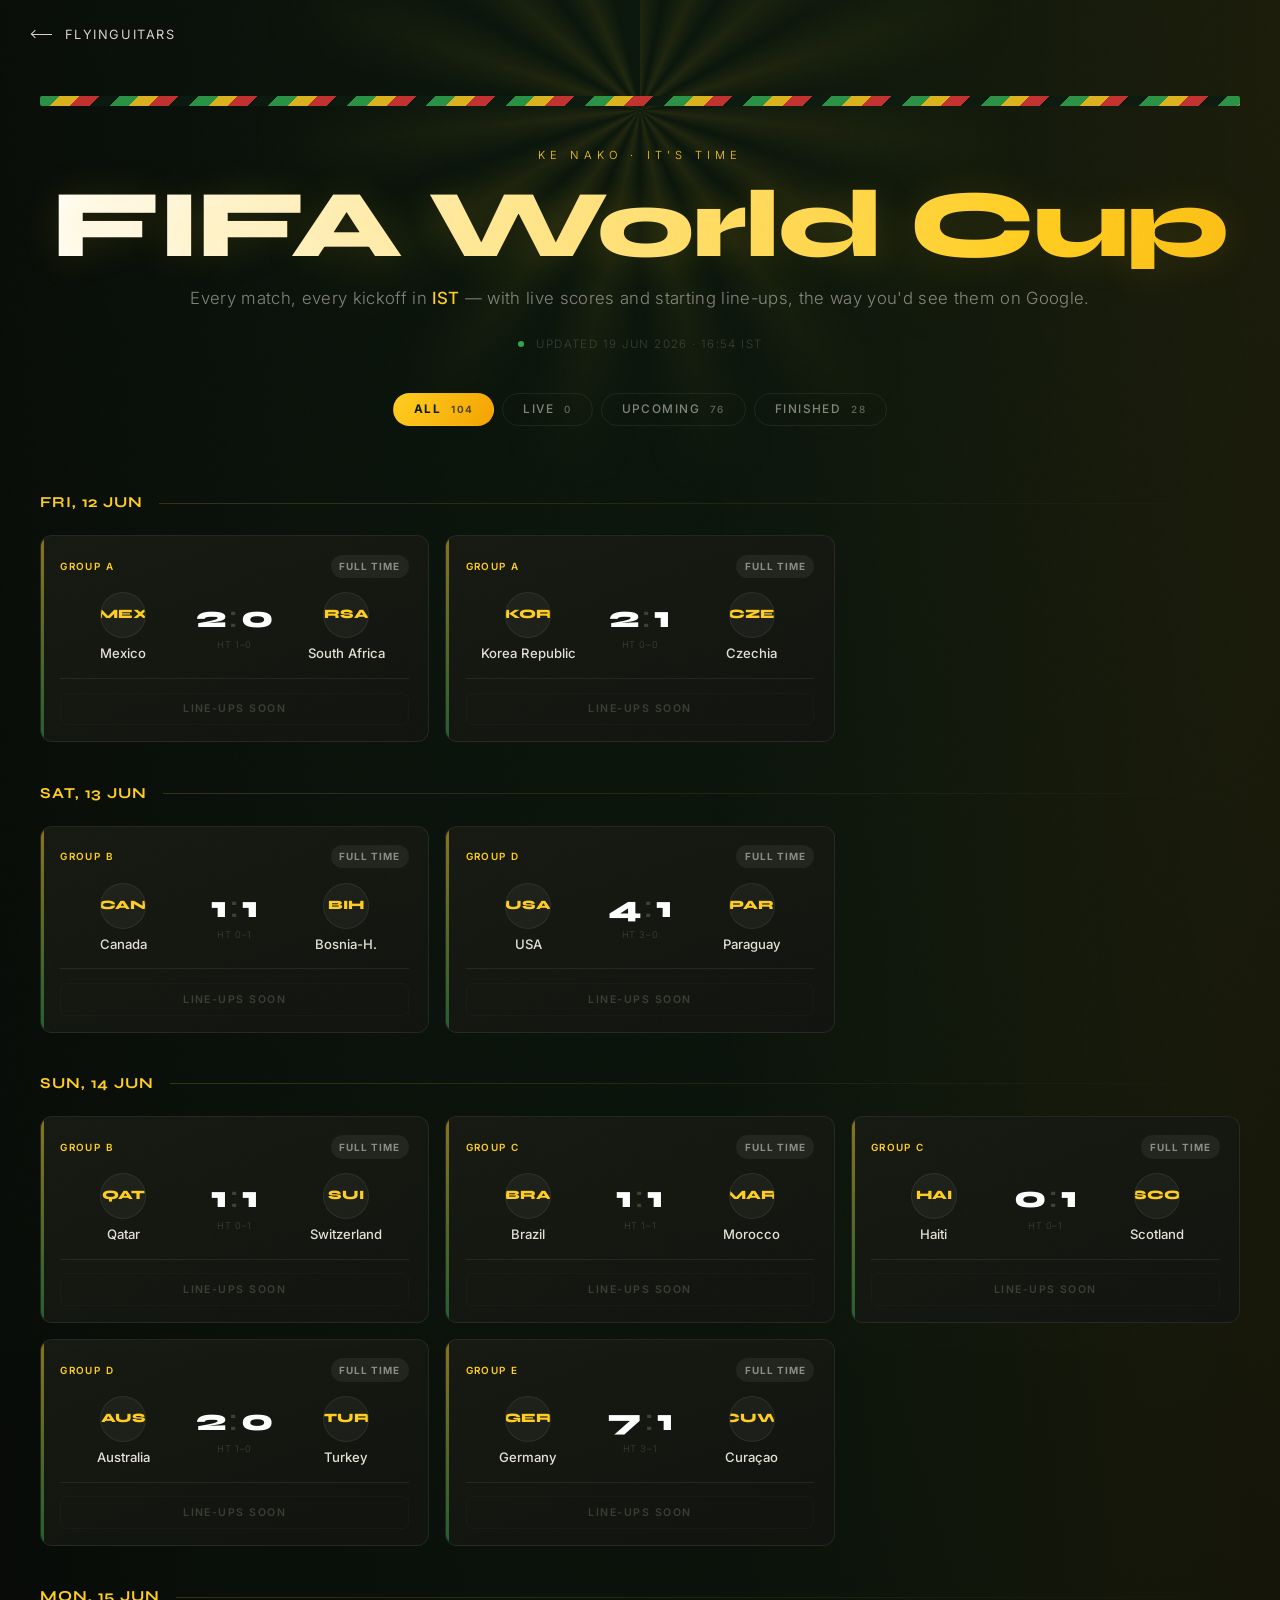
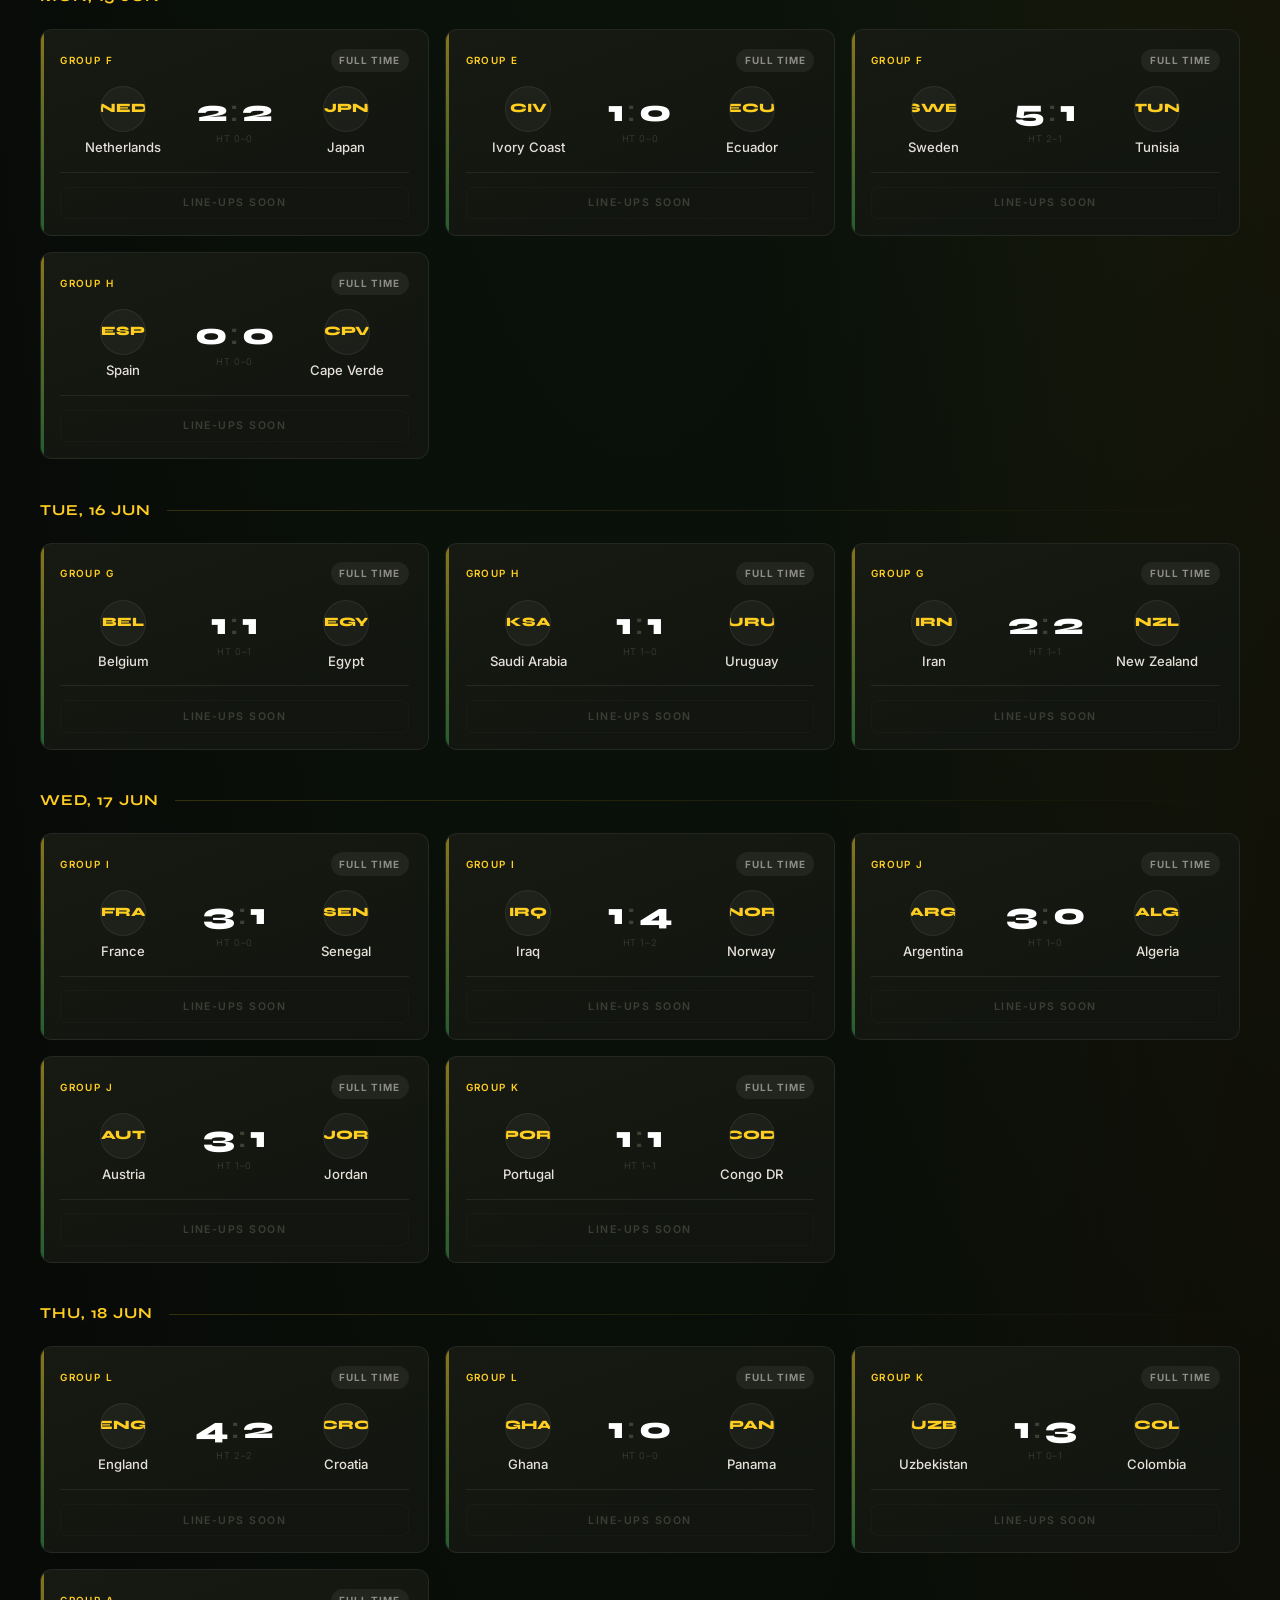
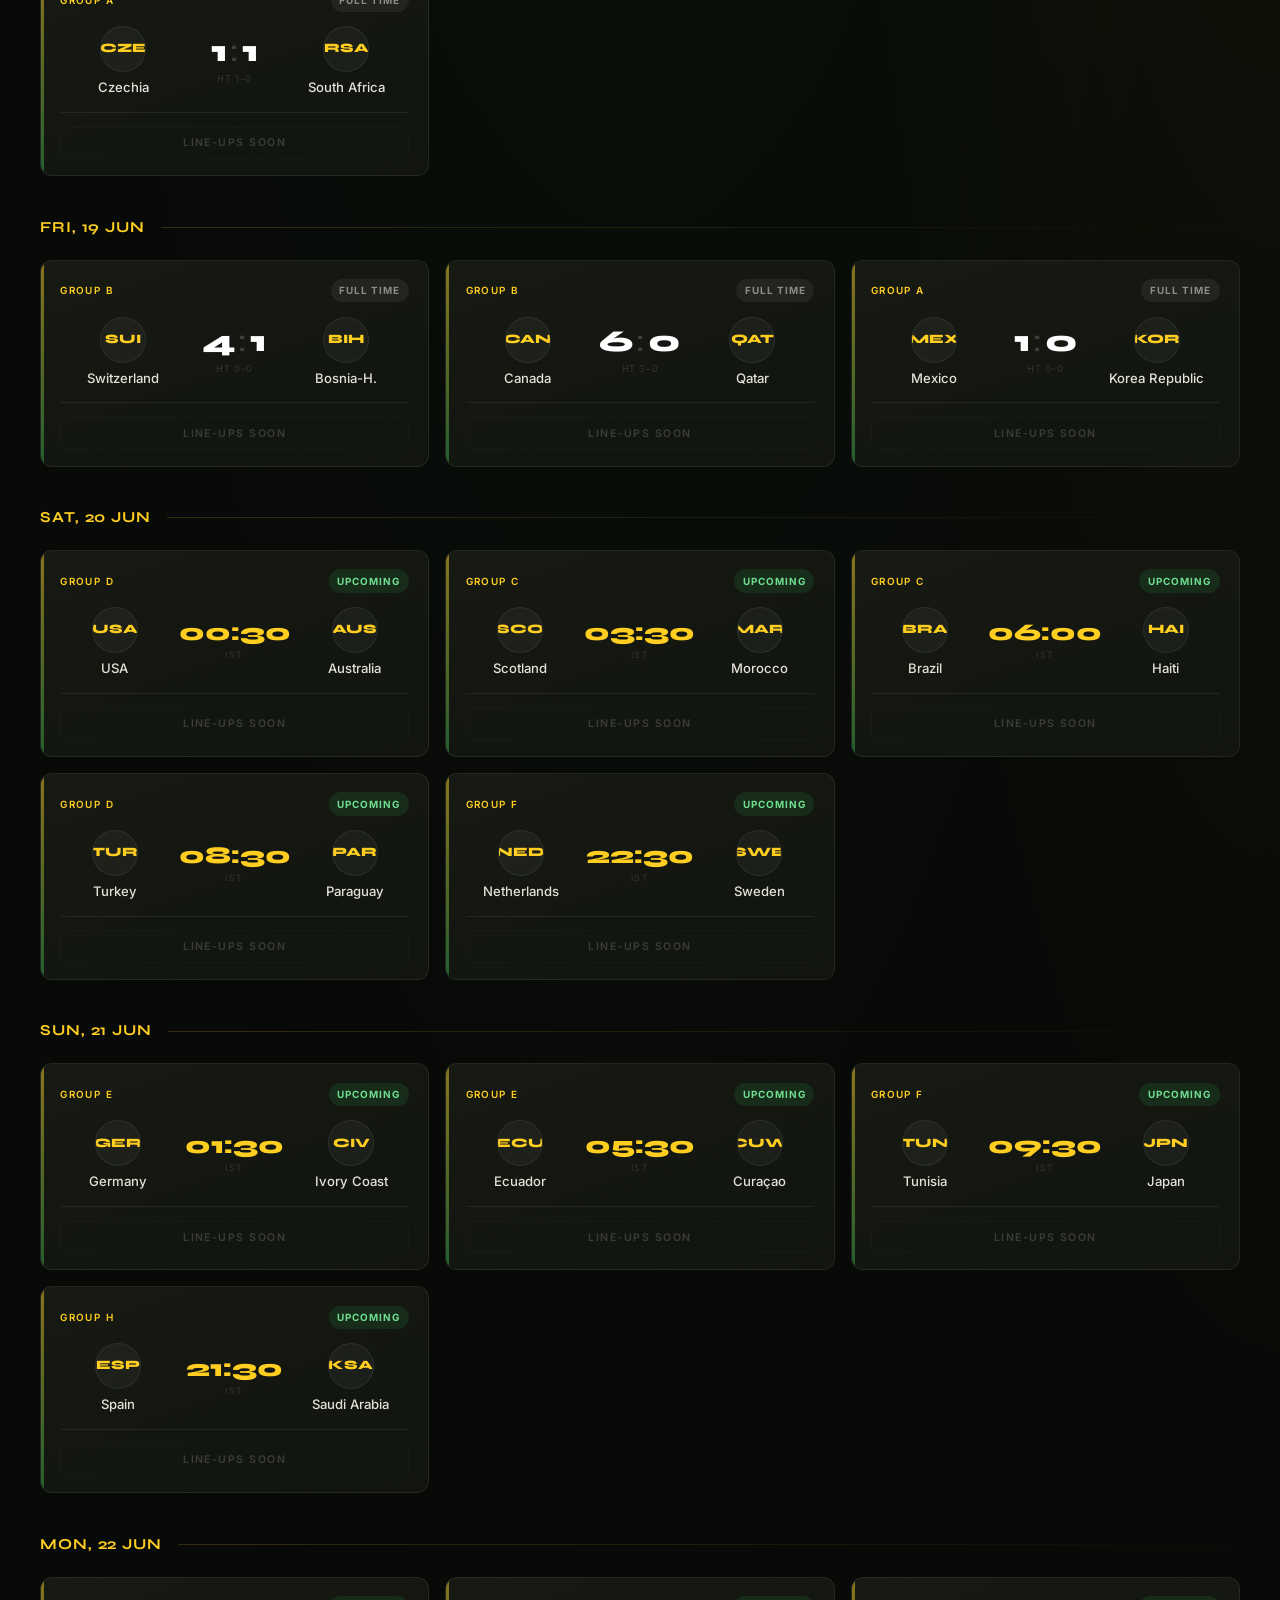
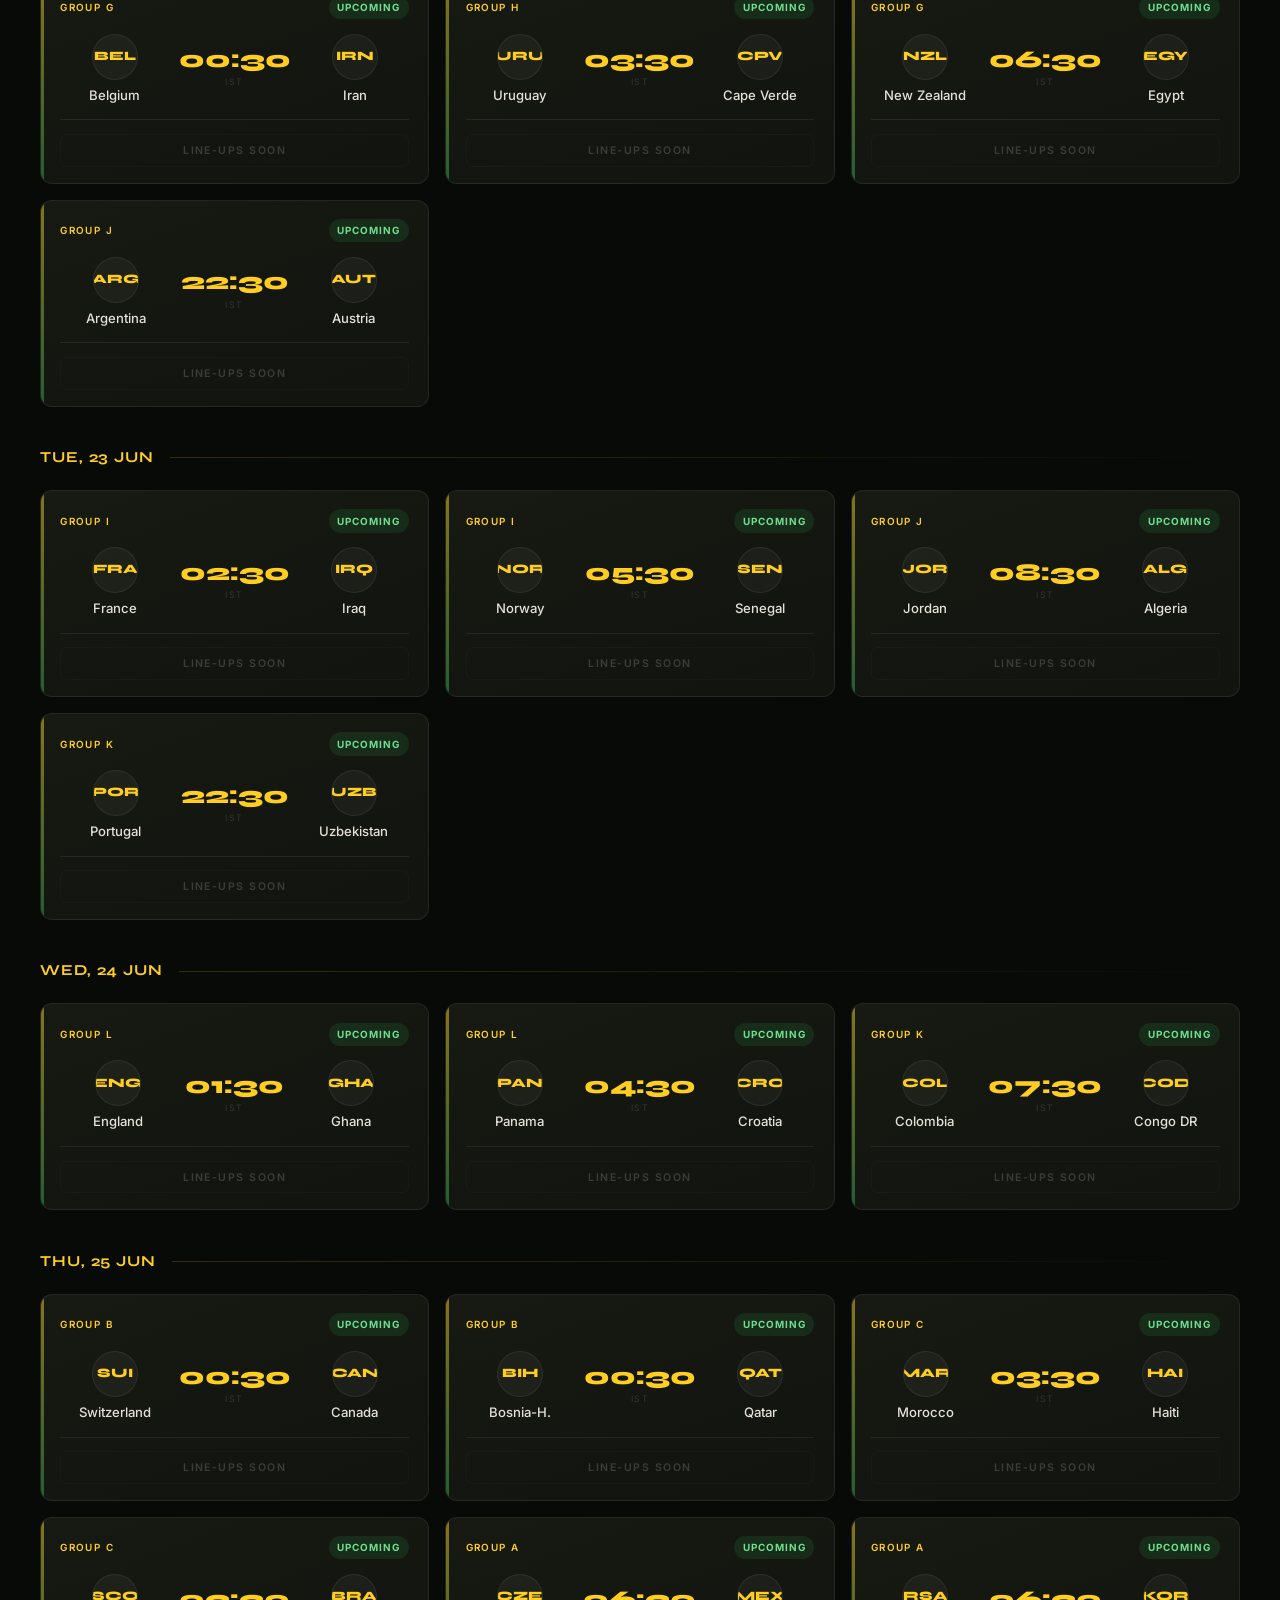
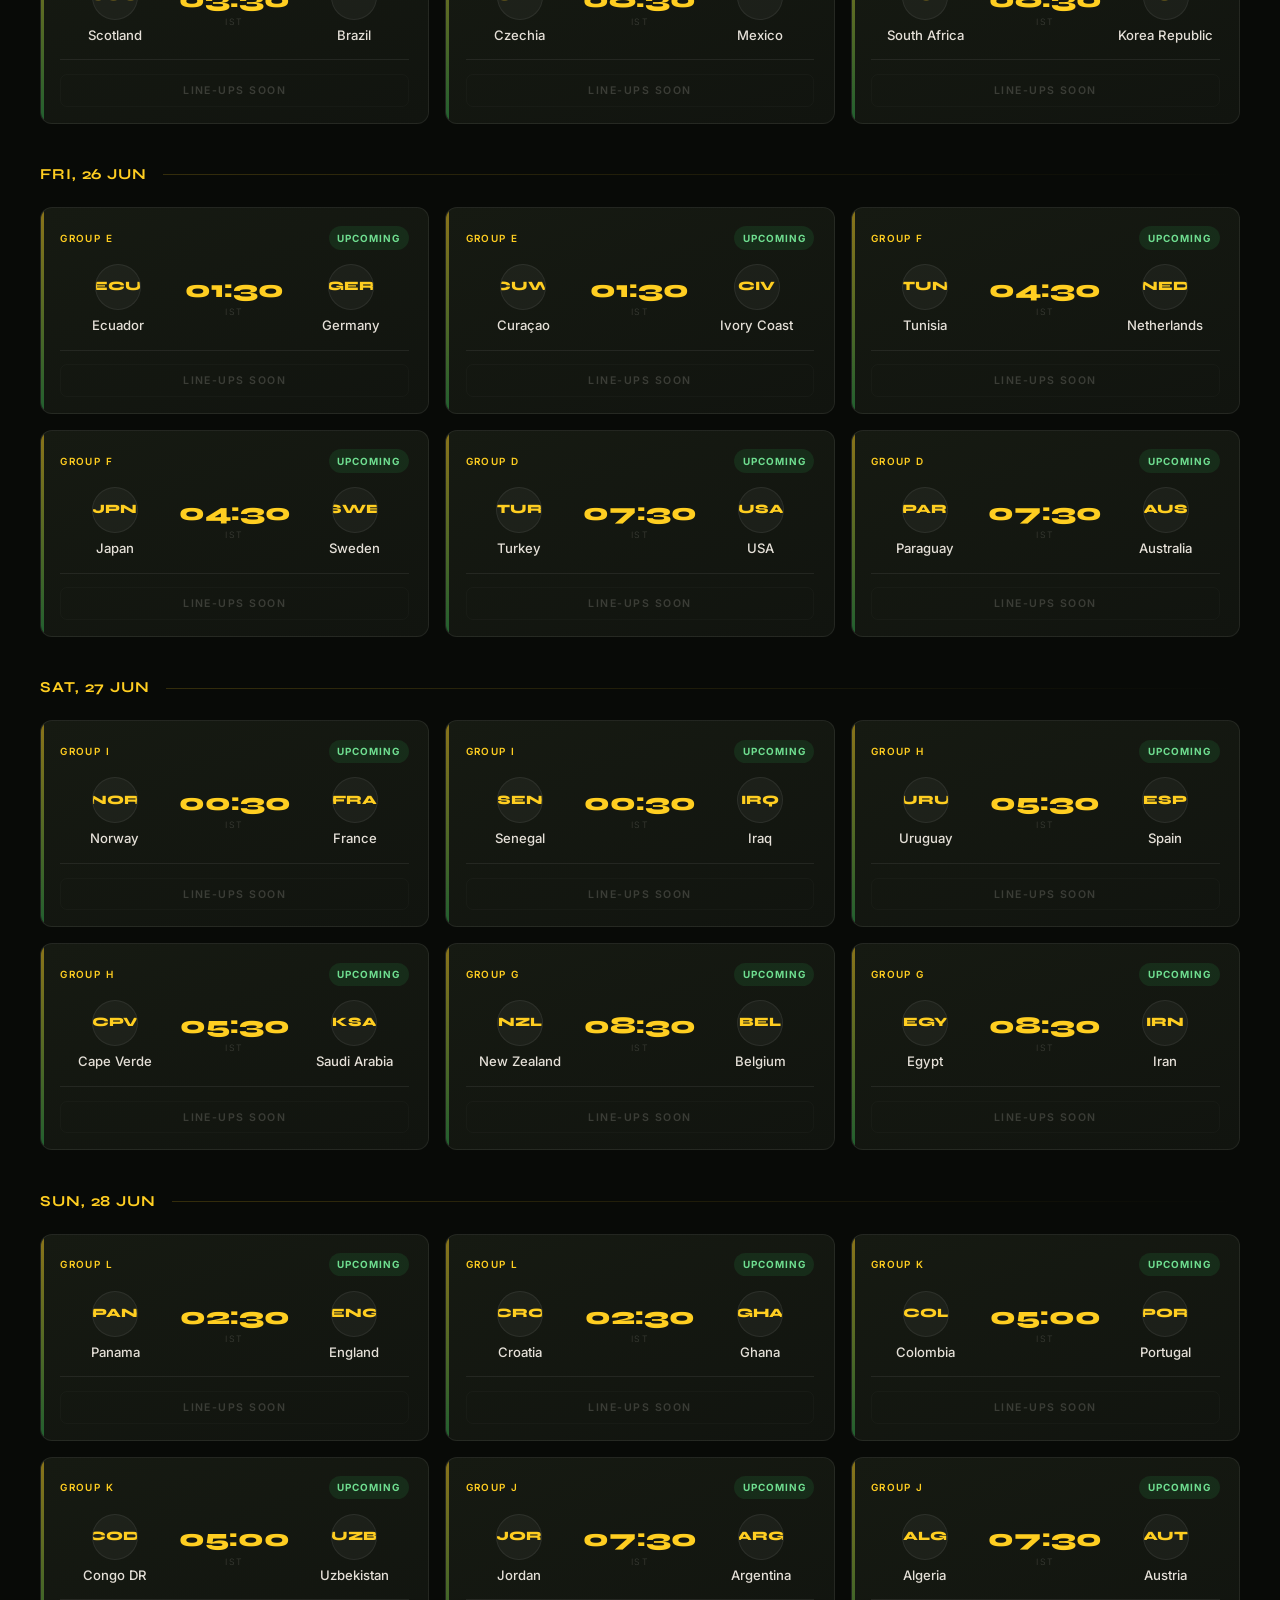
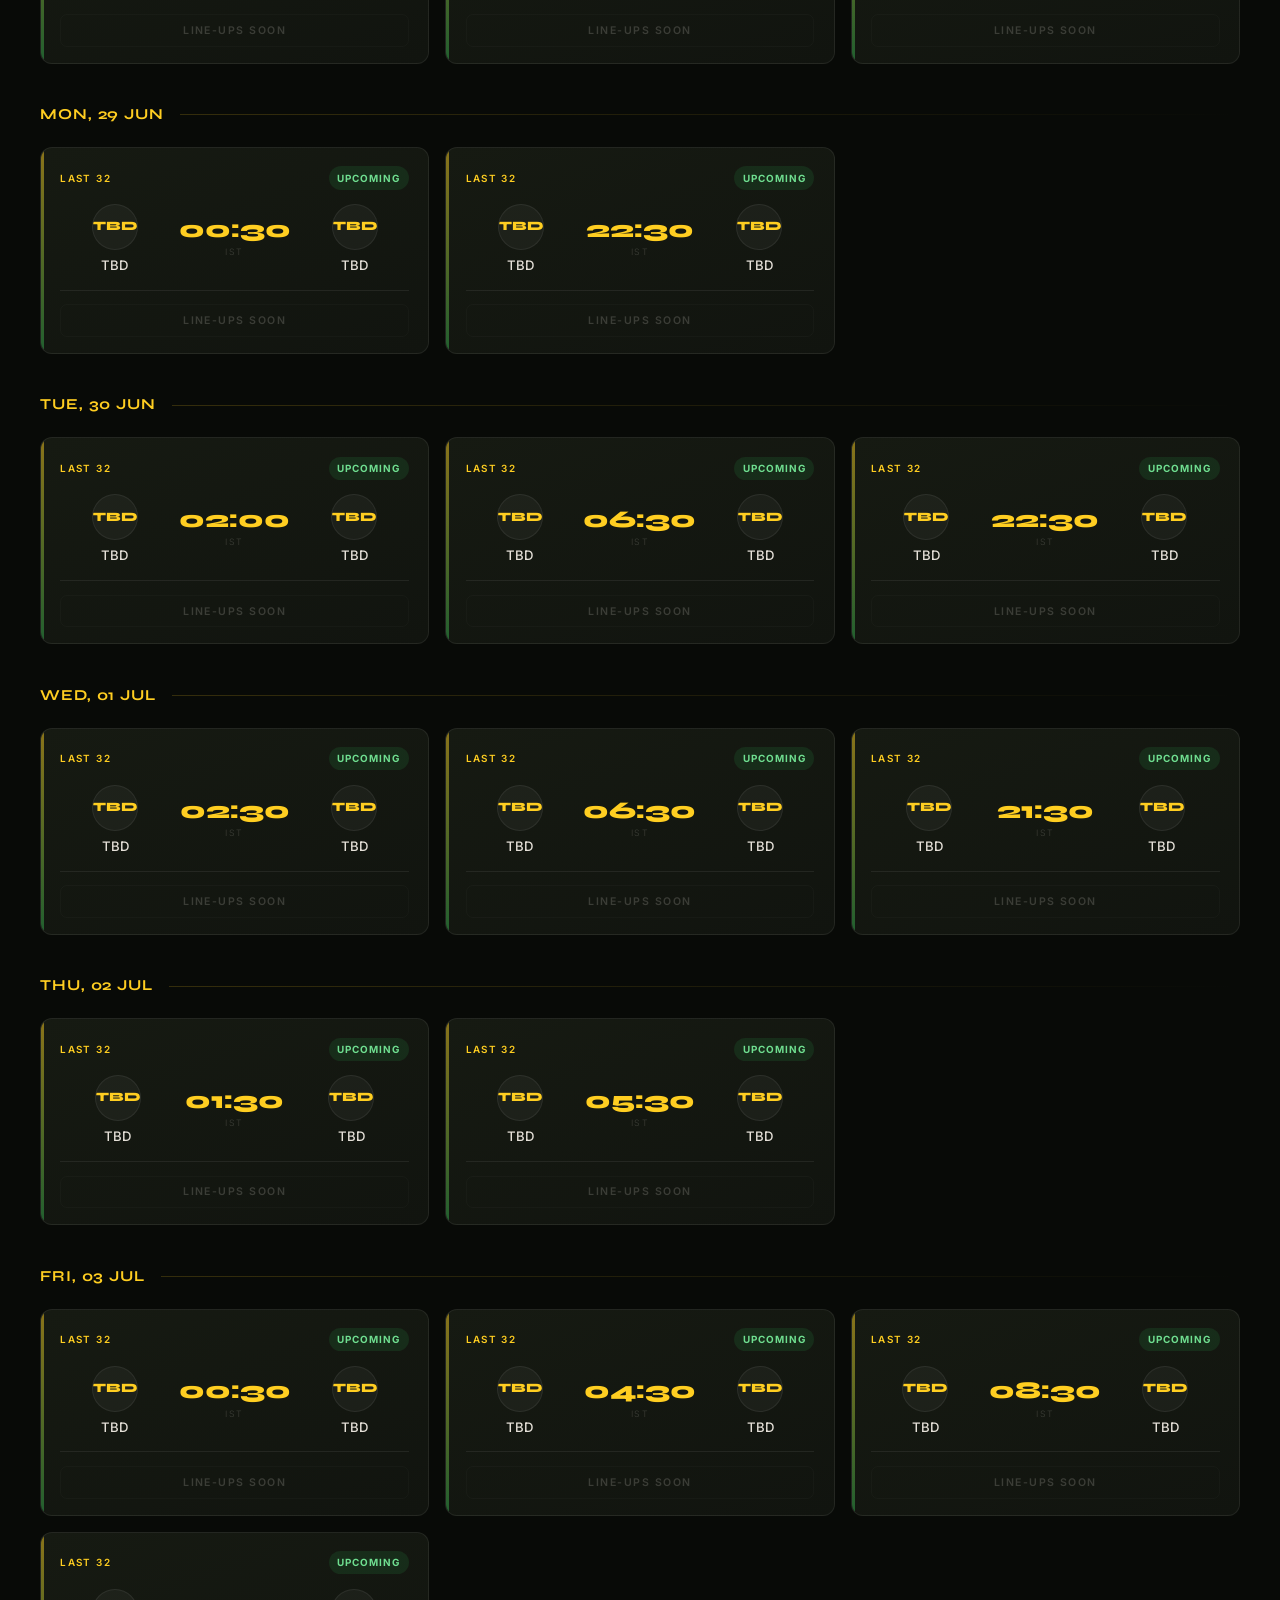
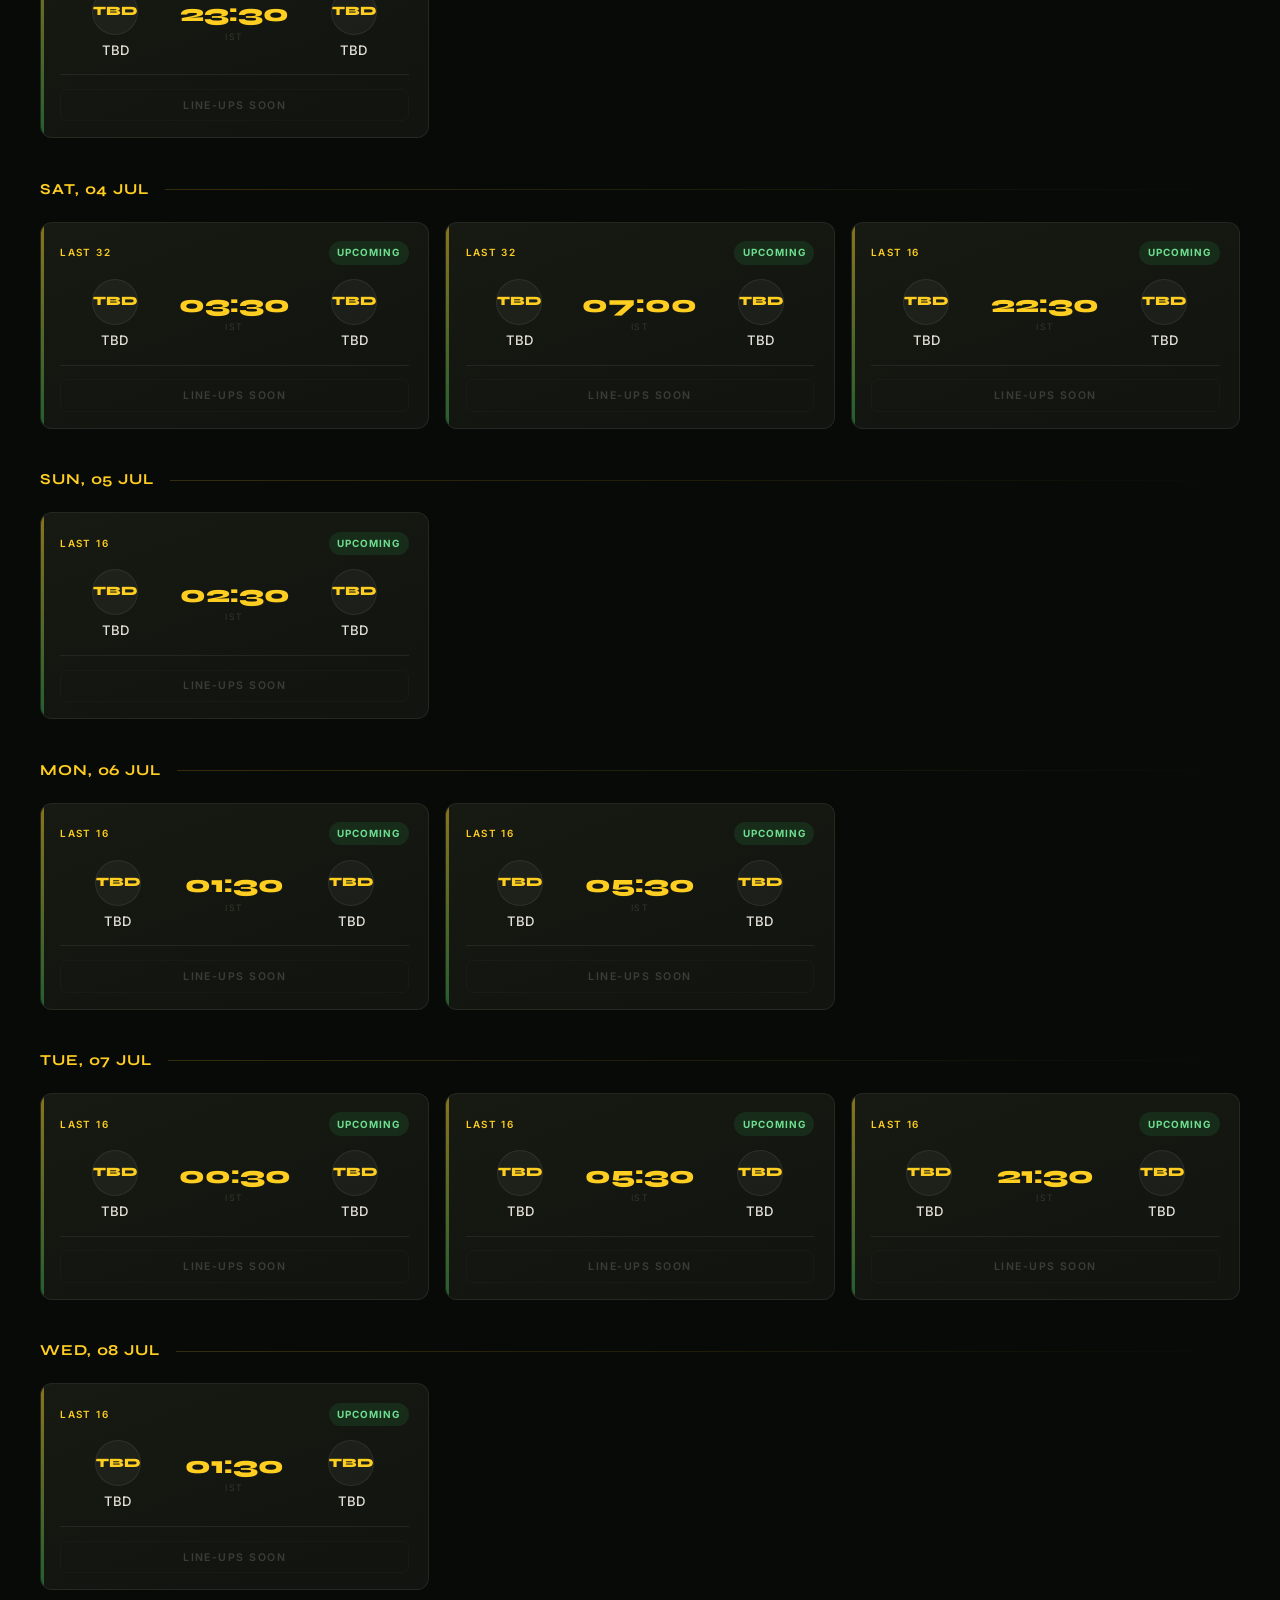
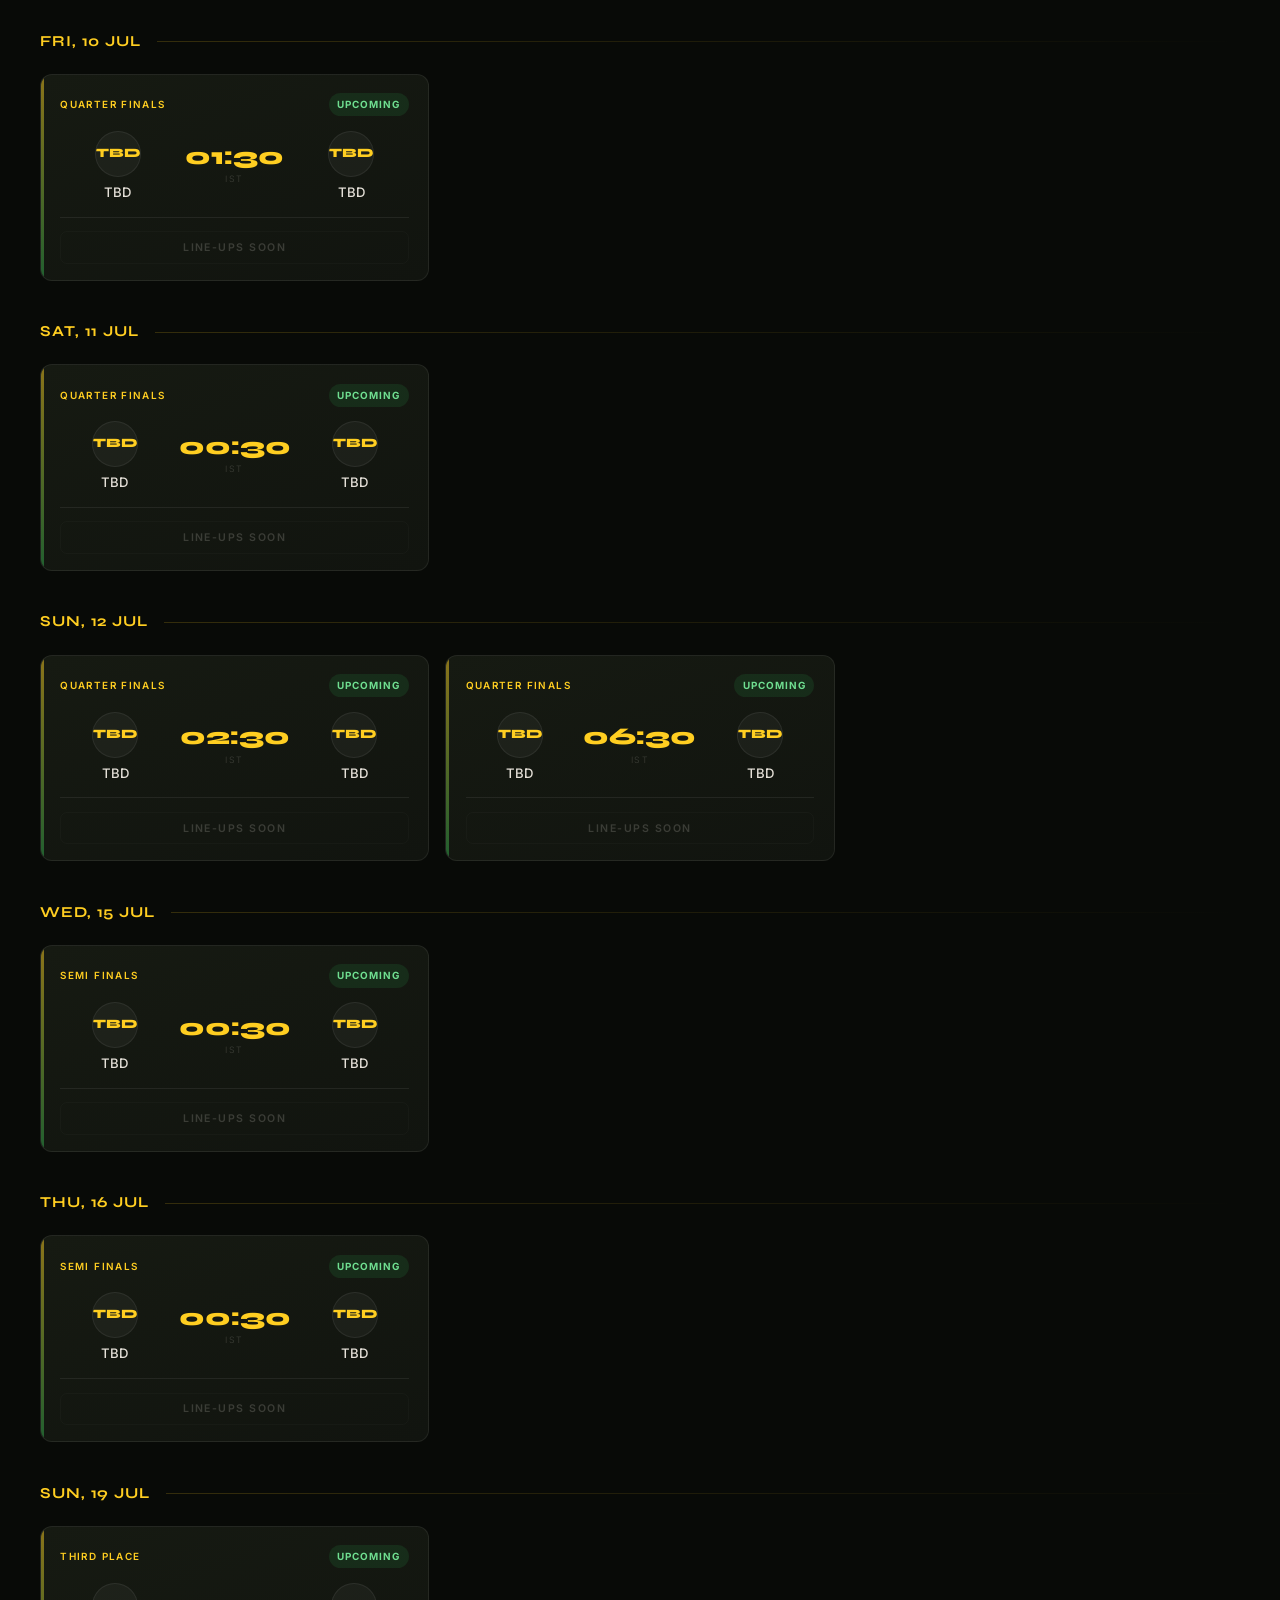
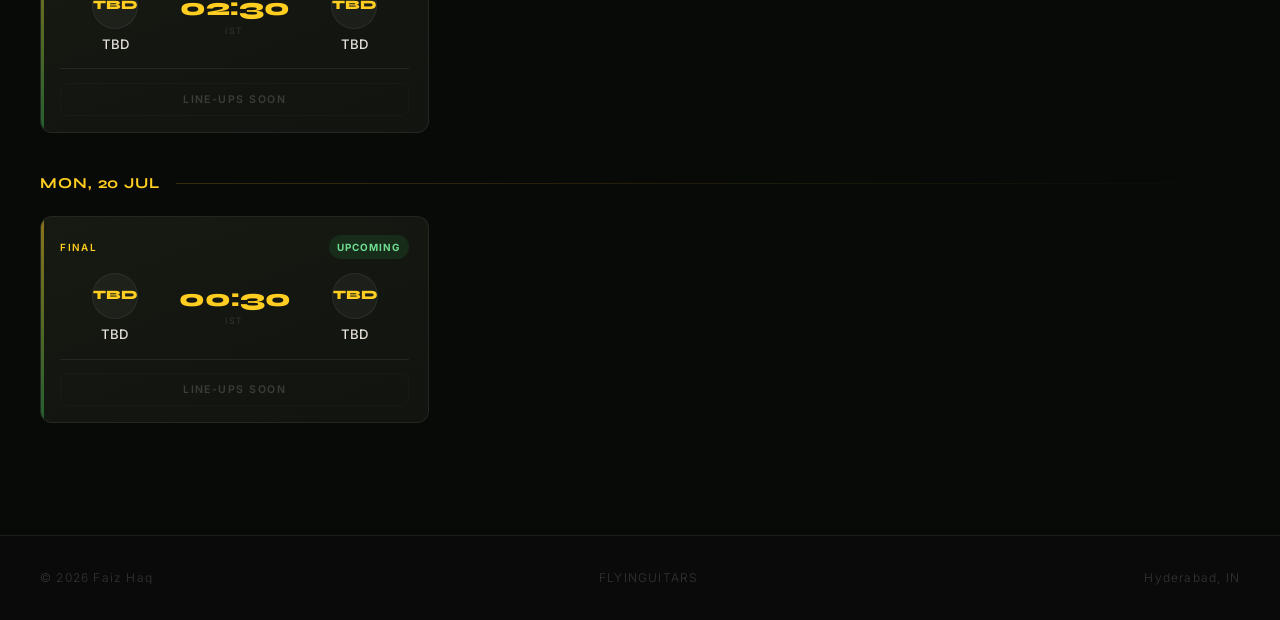
==== worldcup.html @ 2ebfb4d2 "Move FIFA World Cup to its own page; home shows a clickable poster - New worldcup.html hosts the ful" ====
<!DOCTYPE html>
<html lang="en">
<head>
    <meta charset="UTF-8">
    <meta name="viewport" content="width=device-width, initial-scale=1.0">
    <title>FIFA World Cup — Live Scores, Fixtures (IST) &amp; Line-ups — flyinguitars</title>
    <meta name="description" content="Every FIFA World Cup match in IST with live scores and starting line-ups — a flyinguitars tribute to South Africa 2010.">
    <meta name="theme-color" content="#080a07">
    <meta property="og:title" content="FIFA World Cup — Live Scores &amp; Fixtures in IST">
    <meta property="og:description" content="Every World Cup match in IST with live scores and line-ups.">
    <meta property="og:type" content="website">
    <link rel="preconnect" href="https://fonts.googleapis.com">
    <link rel="preconnect" href="https://fonts.gstatic.com" crossorigin>
    <link href="https://fonts.googleapis.com/css2?family=Syne:wght@600;700;800&family=Inter:ital,wght@0,300;0,400;0,500;1,300;1,400&display=swap" rel="stylesheet">
    <link rel="stylesheet" href="style.css">
    <link rel="stylesheet" href="wc.css">
    <style>
        .back-link {
            position: fixed;
            top: 1.5rem; left: 2rem; z-index: 200;
            font-size: 0.8rem; font-weight: 400;
            letter-spacing: 0.12em; text-transform: uppercase;
            color: var(--text); text-decoration: none;
            display: flex; align-items: center; gap: 0.8rem;
            transition: color 0.3s, gap 0.35s var(--ease);
            mix-blend-mode: difference;
        }
        .back-link:hover { gap: 1.2rem; }
        .back-arrow {
            display: inline-block; width: 20px; height: 1px;
            background: currentColor; position: relative;
            transition: width 0.35s var(--ease);
        }
        .back-link:hover .back-arrow { width: 28px; }
        .back-arrow::before {
            content: ''; position: absolute; left: 0; top: -3px;
            width: 6px; height: 6px;
            border-bottom: 1px solid currentColor;
            border-left: 1px solid currentColor;
            transform: rotate(45deg);
        }
        /* this page IS the section, so give it top room for the back link */
        .wc.wc-page { padding-top: 6rem; min-height: 100vh; }
    </style>
</head>
<body>
    <div class="grain"></div>

    <a href="index.html" class="back-link">
        <span class="back-arrow"></span>
        flyinguitars
    </a>

    <section class="wc wc-page" id="worldcup">
        <div class="wc-inner">
            <div class="wc-ribbon"></div>
            <div class="wc-head">
                <div class="wc-kicker">Ke Nako · It's Time</div>
                <h1 class="wc-title">FIFA World Cup</h1>
                <p class="wc-sub">
                    Every match, every kickoff in <strong>IST</strong> — with live scores
                    and starting line-ups, the way you'd see them on Google.
                </p>
            </div>
            <div class="wc-meta">
                <span class="wc-dot" id="wcStatusDot"></span>
                <span id="wcUpdated">syncing…</span>
            </div>

            <div class="wc-tabs" id="wcTabs">
                <button class="wc-tab active" data-filter="all">All</button>
                <button class="wc-tab" data-filter="live">Live</button>
                <button class="wc-tab" data-filter="upcoming">Upcoming</button>
                <button class="wc-tab" data-filter="finished">Finished</button>
            </div>

            <div class="wc-grid" id="wcGrid">
                <div class="wc-loading">Loading World Cup fixtures…</div>
            </div>
        </div>
    </section>

    <div class="wc-modal" id="wcModal" aria-hidden="true">
        <div class="wc-modal-box">
            <button class="wc-modal-close" id="wcModalClose" aria-label="Close">&times;</button>
            <div id="wcModalContent"></div>
        </div>
    </div>

    <footer class="footer">
        <span>&copy; 2026 Faiz Haq</span>
        <span class="footer-logo">flyinguitars</span>
        <span>Hyderabad, IN</span>
    </footer>

    <script src="wc.js"></script>
</body>
</html>
---- style.css ----
:root {
    --bg: #0a0a0a;
    --surface: #111;
    --surface-2: #1a1a1a;
    --accent: #c8956d;
    --accent-light: #d4a882;
    --accent-dim: rgba(200,149,109,0.25);
    --accent-glow: rgba(200,149,109,0.06);
    --border: rgba(255,255,255,0.08);
    --border-accent: rgba(200,149,109,0.2);
    --text: #e5e0d8;
    --text-muted: rgba(229,224,216,0.55);
    --text-dim: rgba(229,224,216,0.2);
    --font-display: 'Syne', sans-serif;
    --font-body: 'Inter', sans-serif;
    --ease: cubic-bezier(0.16, 1, 0.3, 1);
    --max-w: 1200px;
    --max-w-narrow: 860px;
}

*, *::before, *::after { margin: 0; padding: 0; box-sizing: border-box; }
::selection { background: var(--accent); color: var(--bg); }

html {
    scroll-behavior: smooth;
    scrollbar-width: thin;
    scrollbar-color: var(--accent-dim) transparent;
}
html::-webkit-scrollbar { width: 4px; }
html::-webkit-scrollbar-track { background: transparent; }
html::-webkit-scrollbar-thumb { background: var(--accent-dim); border-radius: 2px; }

body {
    background: var(--bg);
    color: var(--text);
    font-family: var(--font-body);
    font-weight: 300;
    font-size: 1rem;
    line-height: 1.7;
    overflow-x: hidden;
    -webkit-font-smoothing: antialiased;
    -moz-osx-font-smoothing: grayscale;
    opacity: 0;
    animation: bodyIn 0.8s ease 0.15s forwards;
}

@keyframes bodyIn { to { opacity: 1; } }

img { display: block; max-width: 100%; }
a { color: inherit; }

.grain {
    position: fixed;
    inset: -50%;
    z-index: 9000;
    pointer-events: none;
    opacity: 0.018;
    background-image: url("data:image/svg+xml,%3Csvg viewBox='0 0 512 512' xmlns='http://www.w3.org/2000/svg'%3E%3Cfilter id='n'%3E%3CfeTurbulence type='fractalNoise' baseFrequency='0.75' numOctaves='4' stitchTiles='stitch'/%3E%3C/filter%3E%3Crect width='100%25' height='100%25' filter='url(%23n)'/%3E%3C/svg%3E");
    background-repeat: repeat;
    background-size: 256px;
    animation: grainShift 0.5s steps(1) infinite;
}
@keyframes grainShift {
    0%  { transform: translate(0, 0); }
    25% { transform: translate(-5%, -5%); }
    50% { transform: translate(5%, 0); }
    75% { transform: translate(-3%, 5%); }
}

/* ——— NAV ——— */
.nav {
    position: fixed;
    top: 0; left: 0; right: 0;
    z-index: 100;
    padding: 1.6rem 2.5rem;
    display: flex;
    justify-content: space-between;
    align-items: center;
    transition: padding 0.5s var(--ease), background 0.5s;
}
.nav::before {
    content: '';
    position: absolute;
    inset: 0;
    background: rgba(10,10,10,0.88);
    backdrop-filter: blur(20px);
    -webkit-backdrop-filter: blur(20px);
    border-bottom: 1px solid var(--border);
    opacity: 0;
    transition: opacity 0.5s;
}
.nav.scrolled::before { opacity: 1; }
.nav.scrolled { padding: 1rem 2.5rem; }

.nav-logo {
    position: relative; z-index: 2;
    font-family: var(--font-display);
    font-weight: 700;
    font-size: 0.85rem;
    letter-spacing: 0.18em;
    text-transform: uppercase;
    text-decoration: none;
    color: var(--text);
    transition: color 0.3s;
}
.nav-logo:hover { color: var(--accent); }

.nav-links {
    position: relative; z-index: 2;
    display: flex;
    gap: 2.2rem;
    list-style: none;
}
.nav-links a {
    font-family: var(--font-body);
    font-size: 0.8rem;
    font-weight: 400;
    letter-spacing: 0.12em;
    text-transform: uppercase;
    color: var(--text-muted);
    text-decoration: none;
    position: relative;
    transition: color 0.3s;
}
.nav-links a::after {
    content: '';
    position: absolute;
    bottom: -4px; left: 0;
    width: 0; height: 1px;
    background: var(--accent);
    transition: width 0.4s var(--ease);
}
.nav-links a:hover { color: var(--text); }
.nav-links a:hover::after { width: 100%; }

.nav-toggle {
    display: none;
    position: relative; z-index: 102;
    background: none; border: none; cursor: pointer;
    width: 28px; height: 20px;
    flex-direction: column; justify-content: space-between;
}
.nav-toggle span {
    display: block; width: 100%; height: 1px;
    background: var(--text); transition: all 0.35s var(--ease);
    transform-origin: center;
}
.nav-toggle.active span:nth-child(1) { transform: translateY(9.5px) rotate(45deg); }
.nav-toggle.active span:nth-child(2) { opacity: 0; }
.nav-toggle.active span:nth-child(3) { transform: translateY(-9.5px) rotate(-45deg); }

.nav-overlay {
    display: none;
    position: fixed; inset: 0; z-index: 101;
    background: var(--bg);
    flex-direction: column;
    align-items: center; justify-content: center;
    gap: 2.5rem;
    opacity: 0;
    transition: opacity 0.4s var(--ease);
}
.nav-overlay.open { display: flex; opacity: 1; }
.nav-overlay a {
    font-family: var(--font-display);
    font-size: clamp(1.6rem, 5vw, 2.4rem);
    font-weight: 700;
    letter-spacing: 0.06em;
    text-decoration: none;
    color: var(--text-muted);
    transition: color 0.3s;
}
.nav-overlay a:hover { color: var(--accent); }

/* ——— SECTION SHARED ——— */
.section-inner { max-width: var(--max-w); margin: 0 auto; }
.section-narrow { max-width: var(--max-w-narrow); margin: 0 auto; }

.section-tag {
    font-family: var(--font-body);
    font-size: 0.7rem;
    font-weight: 400;
    letter-spacing: 0.4em;
    text-transform: uppercase;
    color: var(--accent);
    margin-bottom: 2rem;
    display: flex;
    align-items: center;
    gap: 1.2rem;
}
.section-tag::before {
    content: '';
    width: 32px; height: 1px;
    background: var(--accent-dim);
}

.section-heading {
    font-family: var(--font-display);
    font-weight: 700;
    font-size: clamp(1.8rem, 4.5vw, 3.2rem);
    letter-spacing: -0.01em;
    line-height: 1.15;
    margin-bottom: 2rem;
}

/* ——— FOOTER ——— */
.footer {
    border-top: 1px solid var(--border);
    padding: 2rem 2.5rem;
    display: flex;
    justify-content: space-between;
    align-items: center;
}
.footer span {
    font-family: var(--font-body);
    font-size: 0.75rem;
    color: var(--text-dim);
    letter-spacing: 0.1em;
}
.footer-logo {
    font-family: var(--font-display);
    font-size: 0.6rem;
    letter-spacing: 0.25em;
    text-transform: uppercase;
    color: var(--text-dim);
}

/* ——— REVEAL ——— */
.reveal {
    opacity: 0;
    transform: translateY(28px);
    transition: opacity 0.85s var(--ease), transform 0.85s var(--ease);
}
.reveal.visible { opacity: 1; transform: translateY(0); }
.reveal-d1 { transition-delay: 0.08s; }
.reveal-d2 { transition-delay: 0.16s; }
.reveal-d3 { transition-delay: 0.24s; }
.reveal-d4 { transition-delay: 0.32s; }

/* ——— SHARED LINK ARROW ——— */
.arrow-link {
    font-family: var(--font-body);
    font-size: 0.8rem;
    font-weight: 400;
    letter-spacing: 0.15em;
    text-transform: uppercase;
    color: var(--text-muted);
    text-decoration: none;
    display: inline-flex;
    align-items: center;
    gap: 0.8rem;
    transition: color 0.3s, gap 0.35s var(--ease);
}
.arrow-link:hover { color: var(--accent); gap: 1.2rem; }
.arrow-link-line {
    display: inline-block;
    width: 20px; height: 1px;
    background: currentColor;
    position: relative;
    transition: width 0.4s var(--ease);
}
.arrow-link:hover .arrow-link-line { width: 30px; }
.arrow-link-line::after {
    content: '';
    position: absolute;
    right: 0; top: -3px;
    width: 6px; height: 6px;
    border-top: 1px solid currentColor;
    border-right: 1px solid currentColor;
    transform: rotate(45deg);
}

/* ——— RESPONSIVE BASE ——— */
@media (max-width: 768px) {
    .nav { padding: 1.2rem 1.5rem; }
    .nav.scrolled { padding: 1rem 1.5rem; }
    .nav-links { display: none; }
    .nav-toggle { display: flex; }

    .footer {
        flex-direction: column;
        gap: 0.4rem;
        text-align: center;
        padding: 2rem 1.5rem;
    }
}
---- wc.css ----
/* ===========================================================================
   FIFA WORLD CUP SECTION — South Africa 2010 inspired
   Palette: vuvuzela gold, Bafana green, Ndebele chevrons, radiating sun
   =========================================================================== */
.wc {
    --wc-gold: #ffce21;
    --wc-gold-deep: #f5a300;
    --wc-green: #2fa84f;
    --wc-green-deep: #047a3a;
    --wc-orange: #ff7a1a;
    --wc-red: #e23636;
    --wc-ink: #0b1a10;
    --wc-card: #11140f;
    --wc-card-2: #161a12;
    --wc-line: rgba(255, 206, 33, 0.18);
    --wc-line-soft: rgba(255, 255, 255, 0.07);
    position: relative;
    padding: 7rem 2.5rem;
    overflow: hidden;
    background:
        radial-gradient(120% 80% at 50% -10%, rgba(47, 168, 79, 0.10) 0%, transparent 55%),
        radial-gradient(90% 70% at 100% 0%, rgba(255, 206, 33, 0.08) 0%, transparent 50%),
        #080a07;
}

/* radiating "African sun" behind the header */
.wc::before {
    content: '';
    position: absolute;
    top: -340px; left: 50%;
    width: 900px; height: 900px;
    transform: translateX(-50%);
    background: conic-gradient(from 0deg,
        rgba(255, 206, 33, 0.10) 0deg, transparent 12deg,
        rgba(255, 206, 33, 0.10) 24deg, transparent 36deg,
        rgba(255, 206, 33, 0.10) 48deg, transparent 60deg,
        rgba(255, 206, 33, 0.10) 72deg, transparent 84deg,
        rgba(255, 206, 33, 0.10) 96deg, transparent 108deg,
        rgba(255, 206, 33, 0.10) 120deg, transparent 132deg,
        rgba(255, 206, 33, 0.10) 144deg, transparent 156deg,
        rgba(255, 206, 33, 0.10) 168deg, transparent 180deg,
        rgba(255, 206, 33, 0.10) 192deg, transparent 204deg,
        rgba(255, 206, 33, 0.10) 216deg, transparent 228deg,
        rgba(255, 206, 33, 0.10) 240deg, transparent 252deg,
        rgba(255, 206, 33, 0.10) 264deg, transparent 276deg,
        rgba(255, 206, 33, 0.10) 288deg, transparent 300deg,
        rgba(255, 206, 33, 0.10) 312deg, transparent 324deg,
        rgba(255, 206, 33, 0.10) 336deg, transparent 348deg);
    -webkit-mask-image: radial-gradient(circle, #000 0%, transparent 62%);
    mask-image: radial-gradient(circle, #000 0%, transparent 62%);
    animation: wcSun 90s linear infinite;
    pointer-events: none;
    z-index: 0;
}
@keyframes wcSun { to { transform: translateX(-50%) rotate(360deg); } }

.wc-inner { position: relative; z-index: 2; max-width: var(--max-w); margin: 0 auto; }

/* Ndebele chevron ribbon */
.wc-ribbon {
    height: 10px;
    width: 100%;
    margin-bottom: 2.5rem;
    background:
        repeating-linear-gradient(135deg,
            var(--wc-green) 0 14px,
            var(--wc-gold) 14px 28px,
            var(--wc-red) 28px 42px,
            var(--wc-ink) 42px 56px);
    border-radius: 2px;
    opacity: 0.85;
}

/* ——— header ——— */
.wc-head { text-align: center; margin-bottom: 1.4rem; }
.wc-kicker {
    font-family: var(--font-body);
    font-size: 0.7rem;
    letter-spacing: 0.45em;
    text-transform: uppercase;
    color: var(--wc-gold);
    margin-bottom: 1rem;
}
.wc-title {
    font-family: var(--font-display);
    font-weight: 800;
    font-size: clamp(2.6rem, 8vw, 6rem);
    line-height: 0.92;
    letter-spacing: -0.02em;
    background: linear-gradient(100deg, #fff 0%, var(--wc-gold) 38%, var(--wc-gold-deep) 60%, #fff 100%);
    background-size: 220% auto;
    -webkit-background-clip: text;
    background-clip: text;
    -webkit-text-fill-color: transparent;
    color: transparent;
    animation: wcShine 6s linear infinite;
    text-shadow: 0 2px 40px rgba(255, 206, 33, 0.12);
}
@keyframes wcShine { to { background-position: 220% center; } }
.wc-sub {
    margin-top: 0.9rem;
    font-size: clamp(0.9rem, 1.4vw, 1.05rem);
    font-weight: 300;
    color: var(--text-muted);
    letter-spacing: 0.02em;
}
.wc-sub strong { color: var(--wc-gold); font-weight: 500; }

.wc-meta {
    display: flex;
    align-items: center;
    justify-content: center;
    gap: 0.8rem;
    margin: 1.4rem 0 2.4rem;
    font-size: 0.72rem;
    letter-spacing: 0.12em;
    text-transform: uppercase;
    color: var(--text-dim);
}
.wc-dot { width: 6px; height: 6px; border-radius: 50%; background: var(--wc-green); }
.wc-dot.beat { background: var(--wc-red); animation: wcPulse 1.4s ease-in-out infinite; }

/* ——— filter tabs ——— */
.wc-tabs {
    display: flex;
    flex-wrap: wrap;
    justify-content: center;
    gap: 0.5rem;
    margin-bottom: 2.6rem;
}
.wc-tab {
    font-family: var(--font-body);
    font-size: 0.74rem;
    font-weight: 500;
    letter-spacing: 0.12em;
    text-transform: uppercase;
    color: var(--text-muted);
    background: transparent;
    border: 1px solid var(--wc-line-soft);
    border-radius: 100px;
    padding: 0.55rem 1.25rem;
    cursor: pointer;
    transition: all 0.3s var(--ease);
}
.wc-tab:hover { color: var(--text); border-color: var(--wc-line); }
.wc-tab.active {
    color: var(--wc-ink);
    background: linear-gradient(120deg, var(--wc-gold), var(--wc-gold-deep));
    border-color: transparent;
    font-weight: 700;
}
.wc-tab .wc-tab-count {
    font-size: 0.62rem;
    opacity: 0.7;
    margin-left: 0.35rem;
}

/* ——— match grid ——— */
.wc-grid {
    display: grid;
    grid-template-columns: repeat(auto-fill, minmax(320px, 1fr));
    gap: 1rem;
}
.wc-empty, .wc-loading {
    grid-column: 1 / -1;
    text-align: center;
    color: var(--text-dim);
    padding: 3rem 1rem;
    font-size: 0.95rem;
    letter-spacing: 0.04em;
}

/* date heading spanning the grid */
.wc-dateband {
    grid-column: 1 / -1;
    display: flex;
    align-items: center;
    gap: 1rem;
    margin: 1.4rem 0 0.2rem;
    font-family: var(--font-display);
    font-weight: 700;
    font-size: 0.95rem;
    letter-spacing: 0.06em;
    color: var(--wc-gold);
    text-transform: uppercase;
}
.wc-dateband::after {
    content: '';
    flex: 1;
    height: 1px;
    background: linear-gradient(90deg, var(--wc-line), transparent);
}

/* ——— match card ——— */
.wc-card {
    position: relative;
    background: linear-gradient(160deg, var(--wc-card-2), var(--wc-card));
    border: 1px solid var(--wc-line-soft);
    border-radius: 12px;
    padding: 1.15rem 1.2rem 1rem;
    overflow: hidden;
    transition: transform 0.4s var(--ease), border-color 0.4s, box-shadow 0.4s;
}
.wc-card::before {  /* gold left spine */
    content: '';
    position: absolute; left: 0; top: 0; bottom: 0;
    width: 3px;
    background: linear-gradient(var(--wc-gold), var(--wc-green));
    opacity: 0.5;
    transition: opacity 0.4s;
}
.wc-card:hover {
    transform: translateY(-4px);
    border-color: var(--wc-line);
    box-shadow: 0 18px 40px -22px rgba(255, 206, 33, 0.35);
}
.wc-card:hover::before { opacity: 1; }
.wc-card.is-live {
    border-color: rgba(226, 54, 54, 0.45);
    box-shadow: 0 0 0 1px rgba(226, 54, 54, 0.25), 0 18px 50px -26px rgba(226, 54, 54, 0.5);
}
.wc-card.is-live::before { background: linear-gradient(var(--wc-red), var(--wc-orange)); opacity: 1; }

.wc-card-top {
    display: flex;
    justify-content: space-between;
    align-items: center;
    margin-bottom: 0.9rem;
    font-size: 0.62rem;
    letter-spacing: 0.14em;
    text-transform: uppercase;
    color: var(--text-dim);
}
.wc-stage { color: var(--wc-gold); font-weight: 600; }

.wc-badge {
    display: inline-flex;
    align-items: center;
    gap: 0.4rem;
    padding: 0.2rem 0.55rem;
    border-radius: 100px;
    font-weight: 700;
    letter-spacing: 0.1em;
}
.wc-badge.live { background: rgba(226, 54, 54, 0.16); color: #ff6a6a; }
.wc-badge.ft { background: rgba(255, 255, 255, 0.06); color: var(--text-muted); }
.wc-badge.up { background: rgba(47, 168, 79, 0.14); color: #6fde90; }
.wc-badge .wc-live-dot { width: 6px; height: 6px; border-radius: 50%; background: #ff5a5a; animation: wcPulse 1.2s infinite; }
@keyframes wcPulse { 0%,100% { opacity: 1; transform: scale(1); } 50% { opacity: 0.35; transform: scale(0.7); } }

/* teams + score row */
.wc-teams { display: grid; grid-template-columns: 1fr auto 1fr; align-items: center; gap: 0.6rem; }
.wc-team { display: flex; flex-direction: column; align-items: center; gap: 0.5rem; text-align: center; }
.wc-team.home { }
.wc-crest {
    width: 46px; height: 46px;
    display: flex; align-items: center; justify-content: center;
    border-radius: 50%;
    background: rgba(255, 255, 255, 0.04);
    border: 1px solid var(--wc-line-soft);
    overflow: hidden;
}
.wc-crest img { width: 34px; height: 34px; object-fit: contain; }
.wc-crest .wc-tla {
    font-family: var(--font-display);
    font-weight: 800; font-size: 0.8rem;
    color: var(--wc-gold);
}
.wc-team-name {
    font-size: 0.82rem;
    font-weight: 500;
    color: var(--text);
    line-height: 1.2;
}
.wc-center { text-align: center; min-width: 78px; }
.wc-score {
    font-family: var(--font-display);
    font-weight: 800;
    font-size: 1.9rem;
    line-height: 1;
    color: #fff;
    letter-spacing: 0.02em;
}
.wc-score .sep { color: var(--text-dim); margin: 0 0.15rem; font-weight: 600; }
.wc-card.is-live .wc-score { color: var(--wc-gold); }
.wc-kickoff {
    font-family: var(--font-display);
    font-weight: 800;
    font-size: 1.5rem;
    color: var(--wc-gold);
    line-height: 1;
}
.wc-kickoff-day { font-size: 0.6rem; color: var(--text-dim); letter-spacing: 0.12em; margin-top: 0.35rem; text-transform: uppercase; font-family: var(--font-body); font-weight: 400; }
.wc-ist { font-size: 0.55rem; color: var(--text-dim); letter-spacing: 0.18em; margin-top: 0.2rem; }

.wc-minute { font-size: 0.62rem; color: #ff6a6a; letter-spacing: 0.1em; margin-top: 0.35rem; font-weight: 700; }
.wc-half { font-size: 0.58rem; color: var(--text-dim); margin-top: 0.3rem; letter-spacing: 0.06em; }

/* card actions */
.wc-actions {
    display: flex;
    gap: 0.5rem;
    margin-top: 1rem;
    padding-top: 0.85rem;
    border-top: 1px solid var(--wc-line-soft);
}
.wc-btn {
    flex: 1;
    font-family: var(--font-body);
    font-size: 0.66rem;
    font-weight: 600;
    letter-spacing: 0.14em;
    text-transform: uppercase;
    color: var(--text-muted);
    background: transparent;
    border: 1px solid var(--wc-line-soft);
    border-radius: 7px;
    padding: 0.55rem;
    cursor: pointer;
    transition: all 0.3s var(--ease);
}
.wc-btn:hover:not(:disabled) { color: var(--wc-ink); background: var(--wc-gold); border-color: var(--wc-gold); }
.wc-btn:disabled { opacity: 0.35; cursor: not-allowed; }

/* ——— lineups modal ——— */
.wc-modal {
    position: fixed; inset: 0; z-index: 9500;
    display: none;
    align-items: center; justify-content: center;
    padding: 1.2rem;
    background: rgba(4, 6, 4, 0.82);
    backdrop-filter: blur(6px);
    -webkit-backdrop-filter: blur(6px);
}
.wc-modal.open { display: flex; animation: wcFade 0.3s ease; }
@keyframes wcFade { from { opacity: 0; } to { opacity: 1; } }
.wc-modal-box {
    width: 100%; max-width: 720px;
    max-height: 90vh; overflow-y: auto;
    background: linear-gradient(170deg, var(--wc-card-2), #0c0f0a);
    border: 1px solid var(--wc-line);
    border-radius: 16px;
    padding: 1.6rem;
    position: relative;
}
.wc-modal-close {
    position: absolute; top: 1rem; right: 1rem;
    width: 34px; height: 34px;
    border-radius: 50%;
    background: rgba(255, 255, 255, 0.06);
    border: 1px solid var(--wc-line-soft);
    color: var(--text); font-size: 1.1rem;
    cursor: pointer; line-height: 1;
    transition: all 0.3s;
}
.wc-modal-close:hover { background: var(--wc-red); color: #fff; }
.wc-modal-head { text-align: center; margin-bottom: 1.2rem; }
.wc-modal-stage { font-size: 0.62rem; letter-spacing: 0.18em; text-transform: uppercase; color: var(--wc-gold); }
.wc-modal-teams {
    font-family: var(--font-display); font-weight: 800;
    font-size: 1.3rem; margin-top: 0.4rem; color: #fff;
}
.wc-modal-score { color: var(--wc-gold); }

.wc-pitch-toggle { display: flex; justify-content: center; gap: 0.5rem; margin-bottom: 1rem; }
.wc-pitch-toggle button {
    font-size: 0.7rem; letter-spacing: 0.1em; text-transform: uppercase;
    padding: 0.45rem 1rem; border-radius: 100px; cursor: pointer;
    border: 1px solid var(--wc-line-soft); background: transparent; color: var(--text-muted);
    font-weight: 600; transition: all 0.3s;
}
.wc-pitch-toggle button.active { background: var(--wc-green); border-color: var(--wc-green); color: #fff; }

/* football pitch */
.wc-pitch {
    position: relative;
    border-radius: 12px;
    background:
        repeating-linear-gradient(0deg, #1f7a3d 0 11%, #1c6e37 11% 22%);
    border: 2px solid rgba(255, 255, 255, 0.25);
    padding: 1.2rem 0.6rem;
    min-height: 380px;
    display: flex;
    flex-direction: column;
    justify-content: space-between;
    gap: 0.6rem;
    overflow: hidden;
}
.wc-pitch::before { /* center circle + line */
    content: '';
    position: absolute; left: 50%; top: 50%;
    width: 90px; height: 90px;
    transform: translate(-50%, -50%);
    border: 2px solid rgba(255, 255, 255, 0.25);
    border-radius: 50%;
}
.wc-pitch::after {
    content: '';
    position: absolute; left: 5%; right: 5%; top: 50%;
    height: 2px; background: rgba(255, 255, 255, 0.22);
}
.wc-pitch-row {
    display: flex; justify-content: space-evenly; align-items: center;
    position: relative; z-index: 2;
}
.wc-player { display: flex; flex-direction: column; align-items: center; gap: 0.25rem; width: 64px; text-align: center; }
.wc-player-dot {
    width: 30px; height: 30px; border-radius: 50%;
    background: linear-gradient(150deg, var(--wc-gold), var(--wc-gold-deep));
    color: var(--wc-ink);
    display: flex; align-items: center; justify-content: center;
    font-family: var(--font-display); font-weight: 800; font-size: 0.78rem;
    box-shadow: 0 3px 8px rgba(0,0,0,0.4);
}
.wc-player-name {
    font-size: 0.6rem; color: #fff; line-height: 1.1;
    text-shadow: 0 1px 3px rgba(0,0,0,0.8);
    max-width: 64px;
}
.wc-formation-pill {
    display: inline-block; margin-top: 0.2rem;
    font-family: var(--font-display); font-weight: 800;
    font-size: 0.95rem; color: var(--wc-gold); letter-spacing: 0.08em;
}
.wc-bench { margin-top: 1.1rem; }
.wc-bench h4 {
    font-size: 0.62rem; letter-spacing: 0.18em; text-transform: uppercase;
    color: var(--text-dim); margin-bottom: 0.6rem; font-weight: 600;
}
.wc-bench-list { display: flex; flex-wrap: wrap; gap: 0.4rem; }
.wc-bench-item {
    font-size: 0.72rem; color: var(--text-muted);
    border: 1px solid var(--wc-line-soft); border-radius: 6px;
    padding: 0.3rem 0.6rem;
}
.wc-bench-item span { color: var(--wc-gold); font-weight: 700; margin-right: 0.3rem; }
.wc-coach { text-align: center; margin-top: 0.9rem; font-size: 0.78rem; color: var(--text-muted); }
.wc-coach span { color: var(--wc-gold); }
.wc-nolineup { text-align: center; color: var(--text-dim); padding: 2rem 1rem; font-size: 0.9rem; }

/* ===========================================================================
   HOME-PAGE POSTER  (compact teaser that links to worldcup.html)
   =========================================================================== */
.wc-home { padding: 7rem 2.5rem; }
.wc-poster {
    --wc-gold: #ffce21;
    --wc-gold-deep: #f5a300;
    --wc-green: #2fa84f;
    --wc-green-deep: #047a3a;
    --wc-red: #e23636;
    --wc-ink: #0b1a10;
    position: relative;
    display: block;
    text-decoration: none;
    color: inherit;
    max-width: var(--max-w);
    margin: 0 auto;
    padding: 3.2rem 2rem 2.6rem;
    border-radius: 16px;
    overflow: hidden;
    text-align: center;
    border: 1px solid rgba(255, 206, 33, 0.18);
    background:
        radial-gradient(120% 90% at 50% -10%, rgba(47, 168, 79, 0.16) 0%, transparent 55%),
        radial-gradient(90% 80% at 100% 0%, rgba(255, 206, 33, 0.12) 0%, transparent 50%),
        #080a07;
    transition: transform 0.5s var(--ease), box-shadow 0.5s, border-color 0.5s;
}
.wc-poster::before { /* contained African sun */
    content: '';
    position: absolute;
    top: 50%; left: 50%;
    width: 720px; height: 720px;
    transform: translate(-50%, -50%);
    background: conic-gradient(from 0deg,
        rgba(255, 206, 33, 0.12) 0deg, transparent 12deg,
        rgba(255, 206, 33, 0.12) 24deg, transparent 36deg,
        rgba(255, 206, 33, 0.12) 48deg, transparent 60deg,
        rgba(255, 206, 33, 0.12) 72deg, transparent 84deg,
        rgba(255, 206, 33, 0.12) 96deg, transparent 108deg,
        rgba(255, 206, 33, 0.12) 120deg, transparent 132deg,
        rgba(255, 206, 33, 0.12) 144deg, transparent 156deg,
        rgba(255, 206, 33, 0.12) 168deg, transparent 180deg,
        rgba(255, 206, 33, 0.12) 192deg, transparent 204deg,
        rgba(255, 206, 33, 0.12) 216deg, transparent 228deg,
        rgba(255, 206, 33, 0.12) 240deg, transparent 252deg,
        rgba(255, 206, 33, 0.12) 264deg, transparent 276deg,
        rgba(255, 206, 33, 0.12) 288deg, transparent 300deg,
        rgba(255, 206, 33, 0.12) 312deg, transparent 324deg,
        rgba(255, 206, 33, 0.12) 336deg, transparent 348deg);
    -webkit-mask-image: radial-gradient(circle, #000 0%, transparent 60%);
    mask-image: radial-gradient(circle, #000 0%, transparent 60%);
    animation: wcSun 90s linear infinite;
    pointer-events: none;
    z-index: 0;
}
.wc-poster > * { position: relative; z-index: 2; }
.wc-poster:hover {
    transform: translateY(-5px);
    border-color: rgba(255, 206, 33, 0.4);
    box-shadow: 0 34px 70px -34px rgba(255, 206, 33, 0.4);
}
.wc-poster .wc-ribbon { max-width: 460px; margin: 0 auto 2rem; }
.wc-poster .wc-title { font-size: clamp(2.2rem, 7vw, 4.6rem); }
.wc-poster .wc-sub { max-width: 620px; margin: 0.9rem auto 0; }

.wc-poster-stats {
    display: flex;
    justify-content: center;
    flex-wrap: wrap;
    gap: 2.4rem;
    margin: 1.8rem 0 0.4rem;
}
.wc-poster-stat { text-align: center; }
.wc-poster-stat .n {
    font-family: var(--font-display);
    font-weight: 800;
    font-size: 1.7rem;
    color: var(--wc-gold);
    line-height: 1;
}
.wc-poster-stat .n.live { color: var(--wc-red); }
.wc-poster-stat .l {
    font-size: 0.58rem;
    letter-spacing: 0.2em;
    text-transform: uppercase;
    color: var(--text-dim);
    margin-top: 0.4rem;
}
.wc-poster-next {
    margin-top: 1.6rem;
    font-size: 0.82rem;
    color: var(--text-muted);
    letter-spacing: 0.02em;
}
.wc-poster-next strong { color: var(--text); font-weight: 500; }
.wc-poster-cta {
    display: inline-flex;
    align-items: center;
    gap: 0.7rem;
    margin-top: 1.9rem;
    font-family: var(--font-body);
    font-size: 0.72rem;
    font-weight: 700;
    letter-spacing: 0.16em;
    text-transform: uppercase;
    color: var(--wc-ink);
    background: linear-gradient(120deg, var(--wc-gold), var(--wc-gold-deep));
    padding: 0.7rem 1.4rem;
    border-radius: 100px;
    transition: gap 0.35s var(--ease), box-shadow 0.35s;
}
.wc-poster:hover .wc-poster-cta { gap: 1.1rem; box-shadow: 0 10px 30px -12px rgba(255, 206, 33, 0.6); }
.wc-poster-cta .arrow {
    width: 18px; height: 1px; background: currentColor; position: relative;
}
.wc-poster-cta .arrow::after {
    content: ''; position: absolute; right: 0; top: -3px;
    width: 6px; height: 6px;
    border-top: 1px solid currentColor; border-right: 1px solid currentColor;
    transform: rotate(45deg);
}

/* ——— responsive ——— */
@media (max-width: 768px) {
    .wc { padding: 5rem 1.2rem; }
    .wc-grid { grid-template-columns: 1fr; }
    .wc-modal-box { padding: 1.1rem; }
    .wc-pitch { min-height: 320px; }
    .wc-player { width: 50px; }
    .wc-player-name { font-size: 0.55rem; max-width: 52px; }
    .wc-home { padding: 5rem 1.5rem; }
    .wc-poster { padding: 2.4rem 1.3rem 2rem; }
    .wc-poster-stats { gap: 1.6rem; }
}
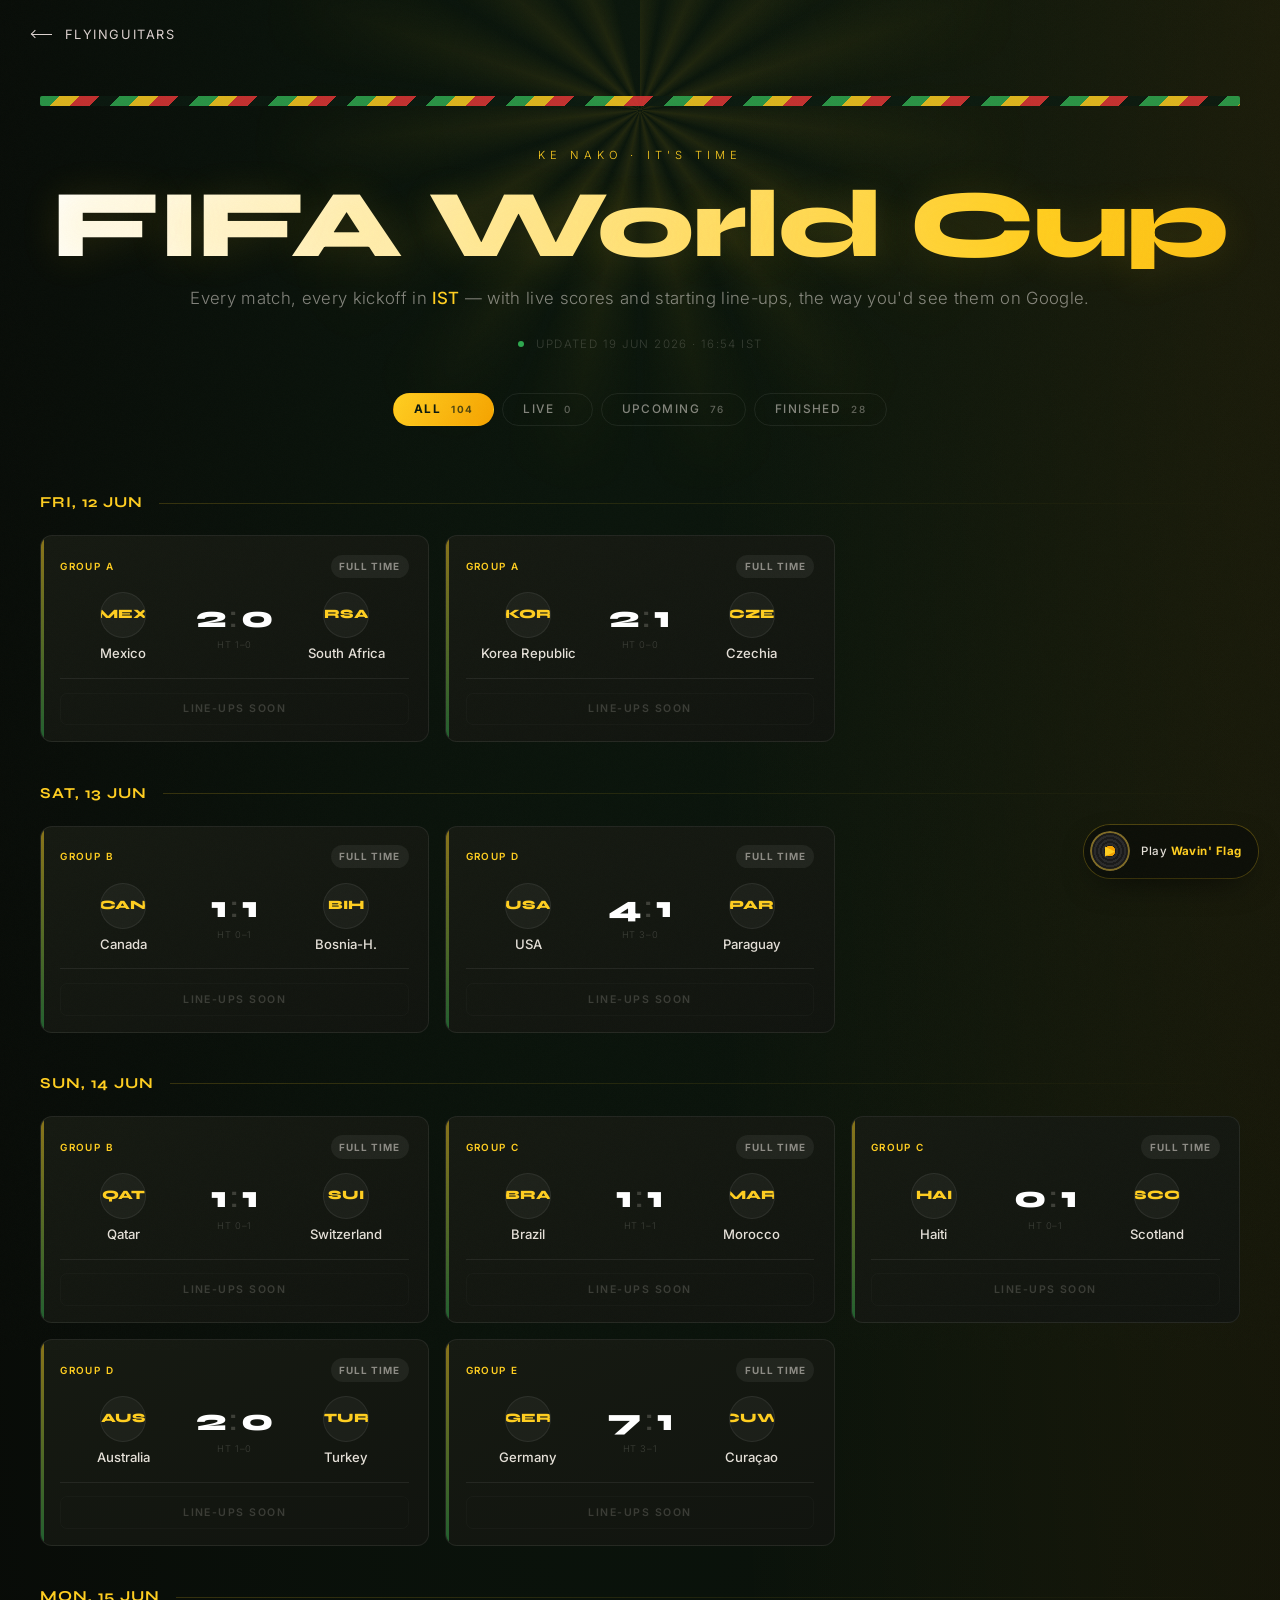
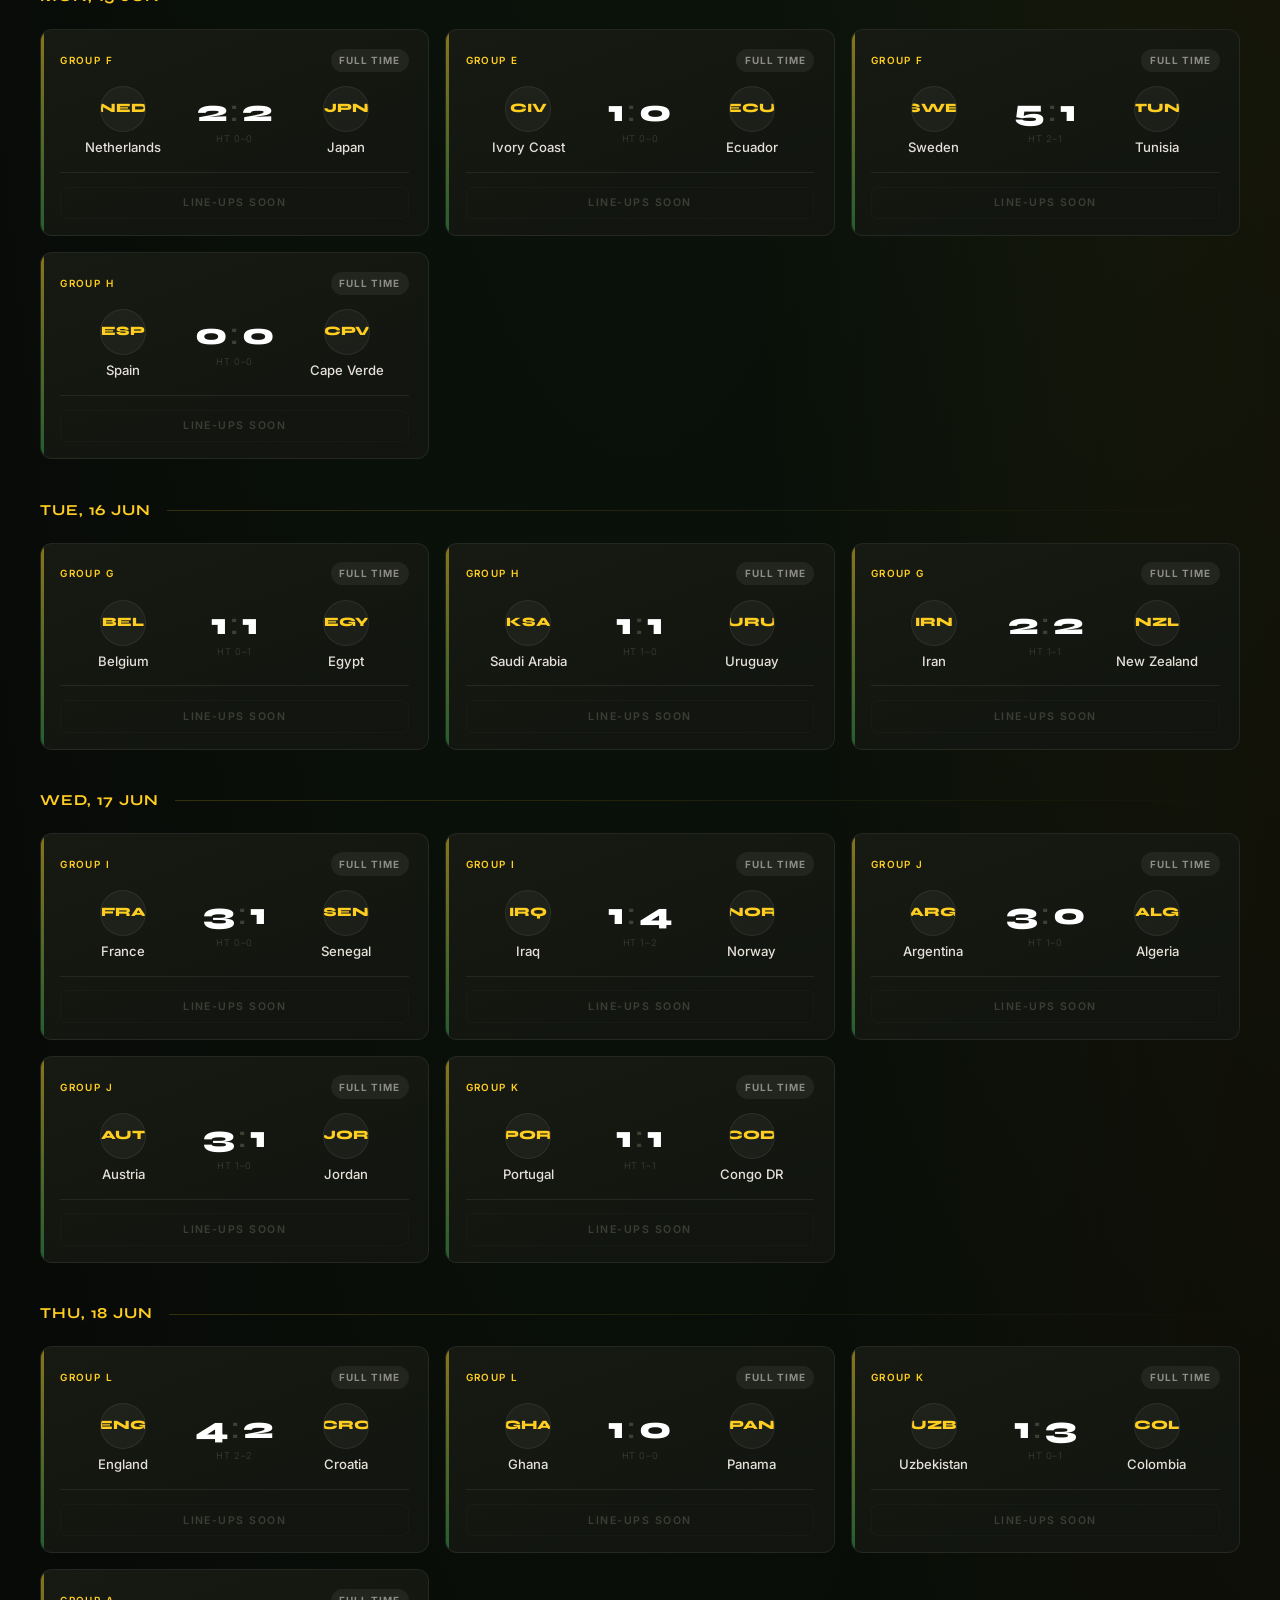
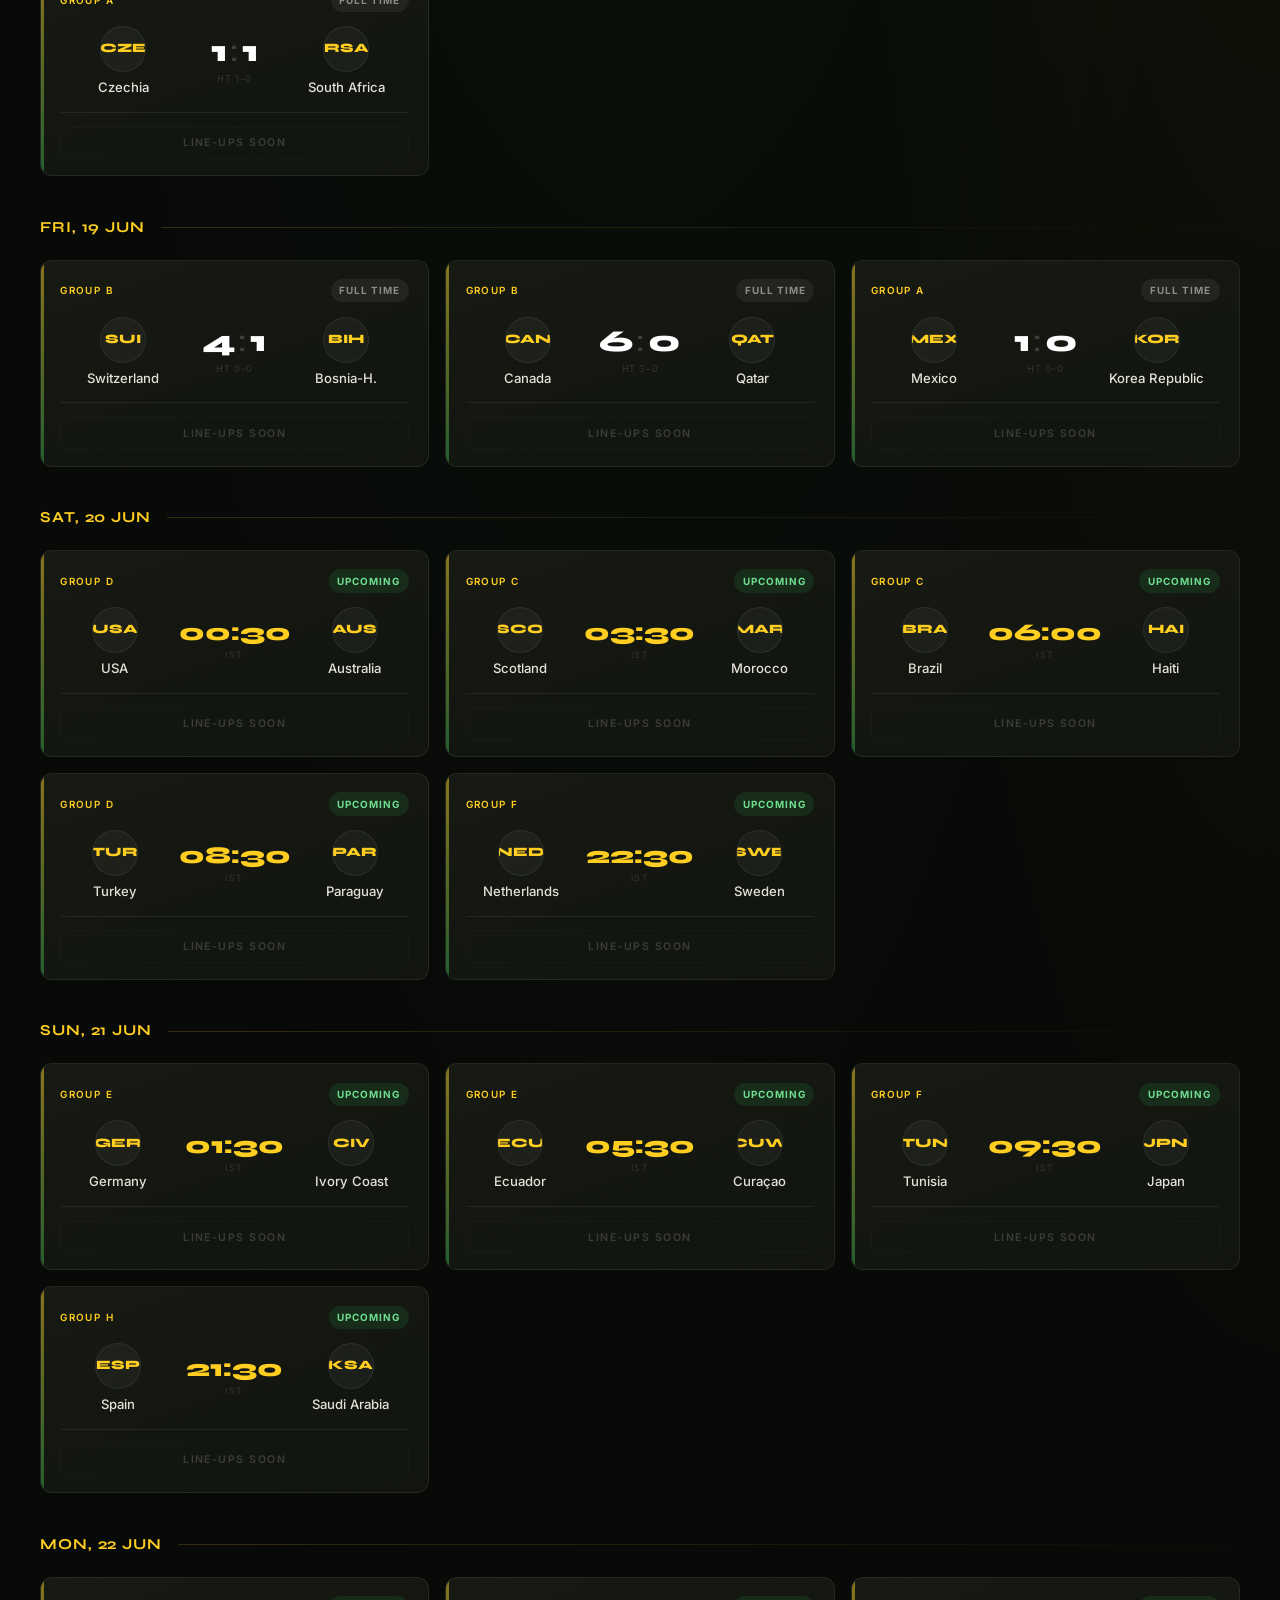
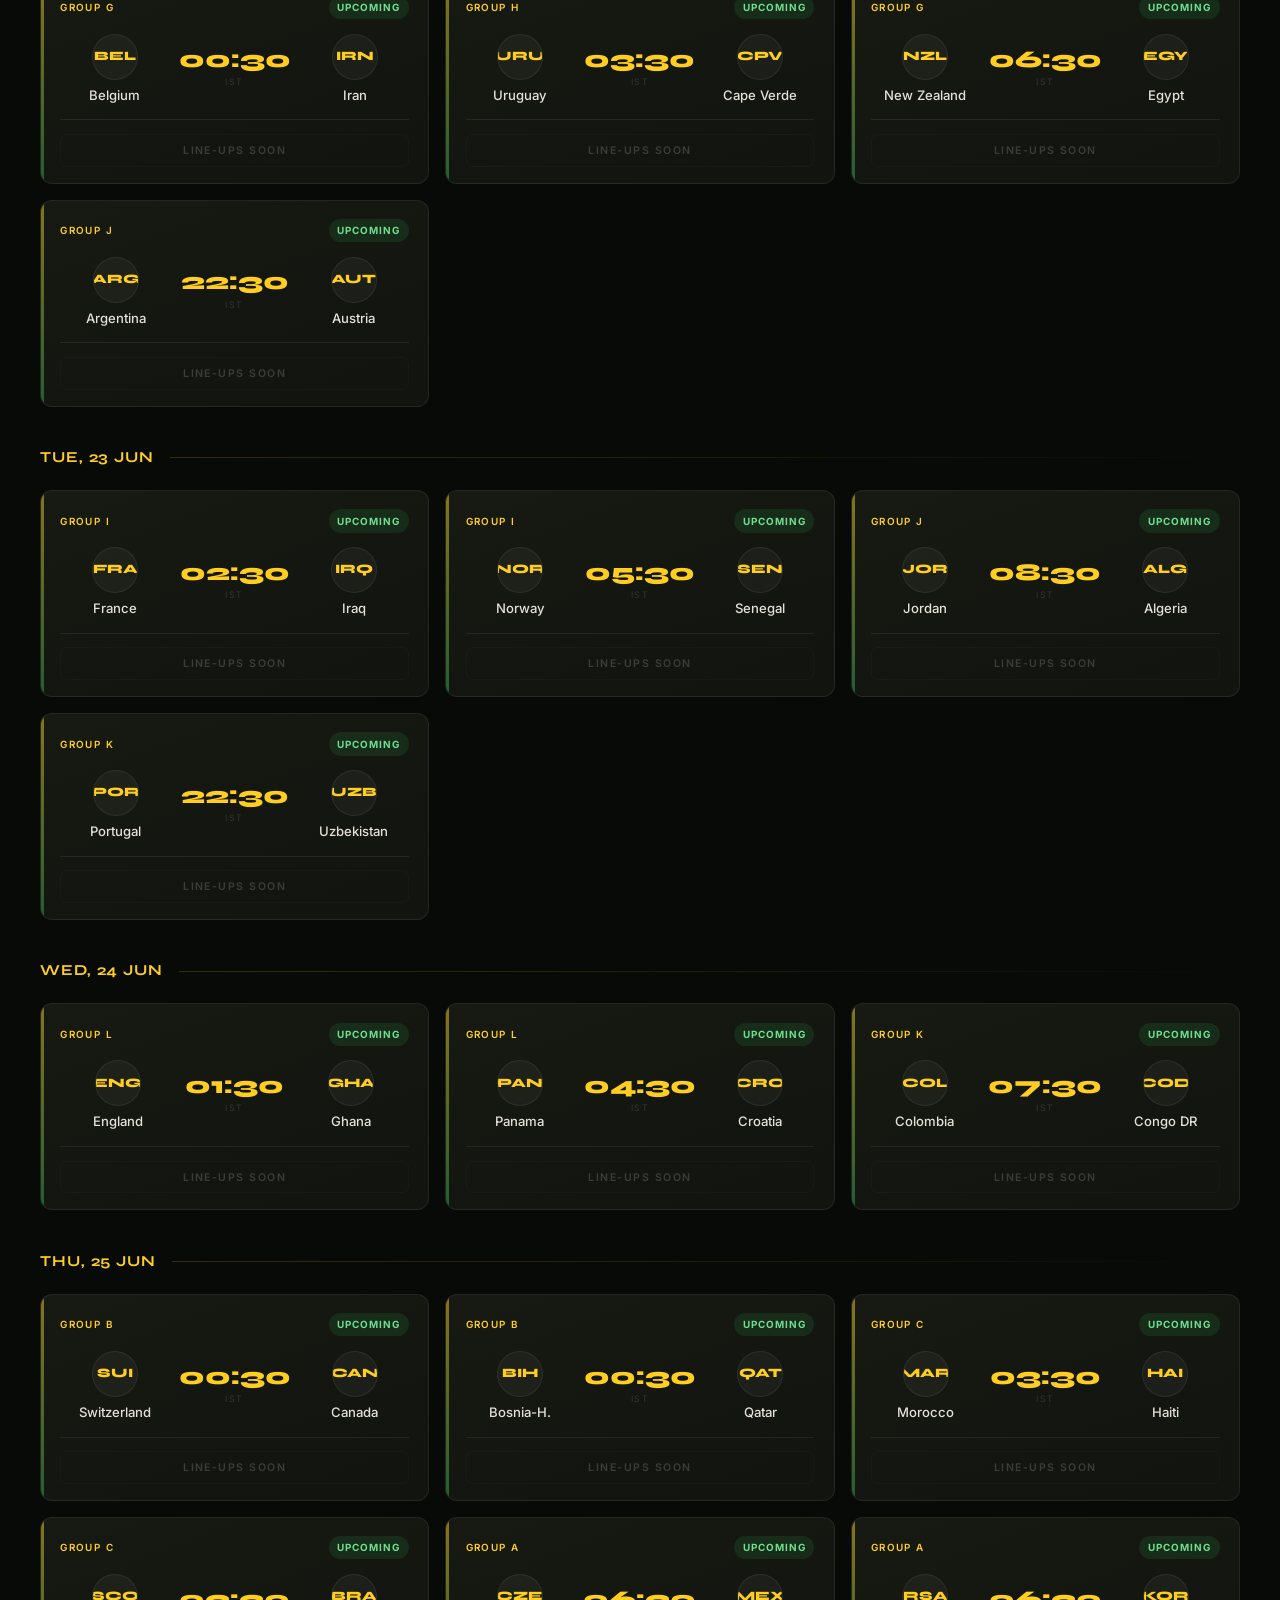
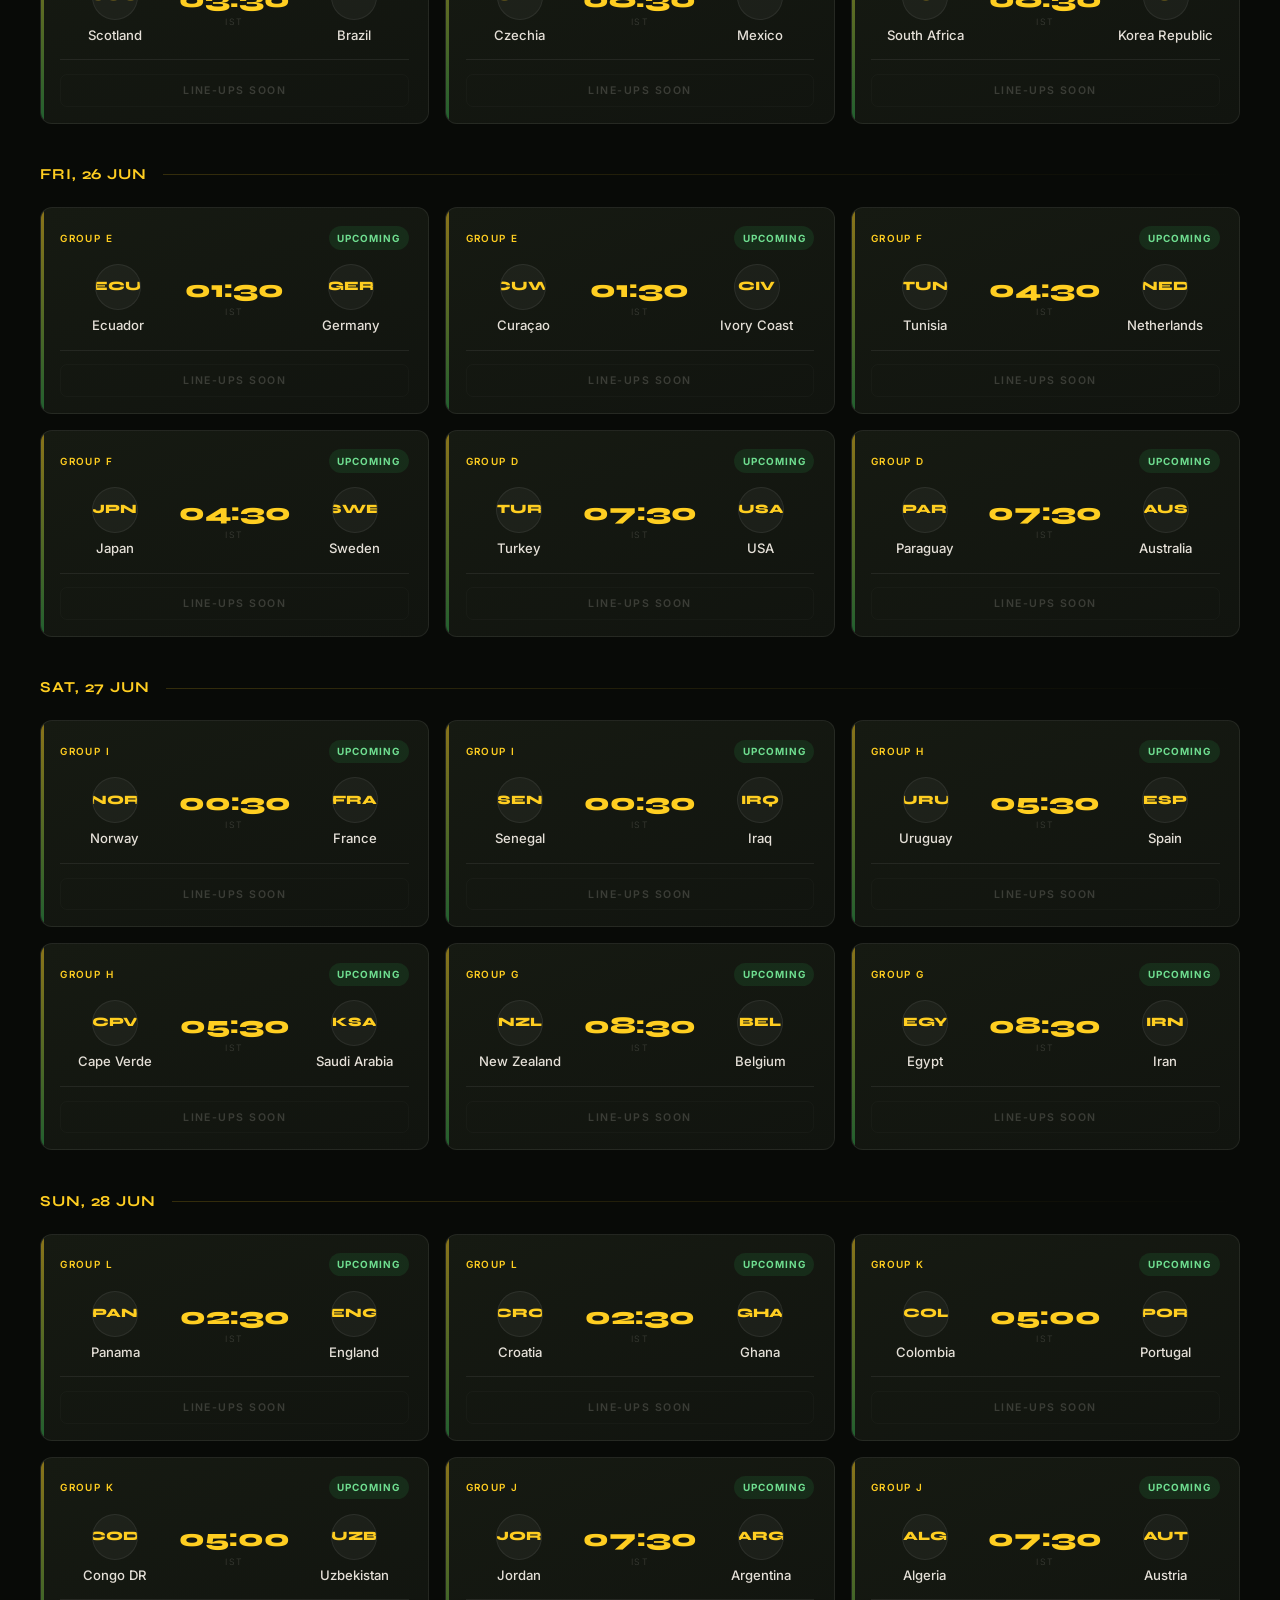
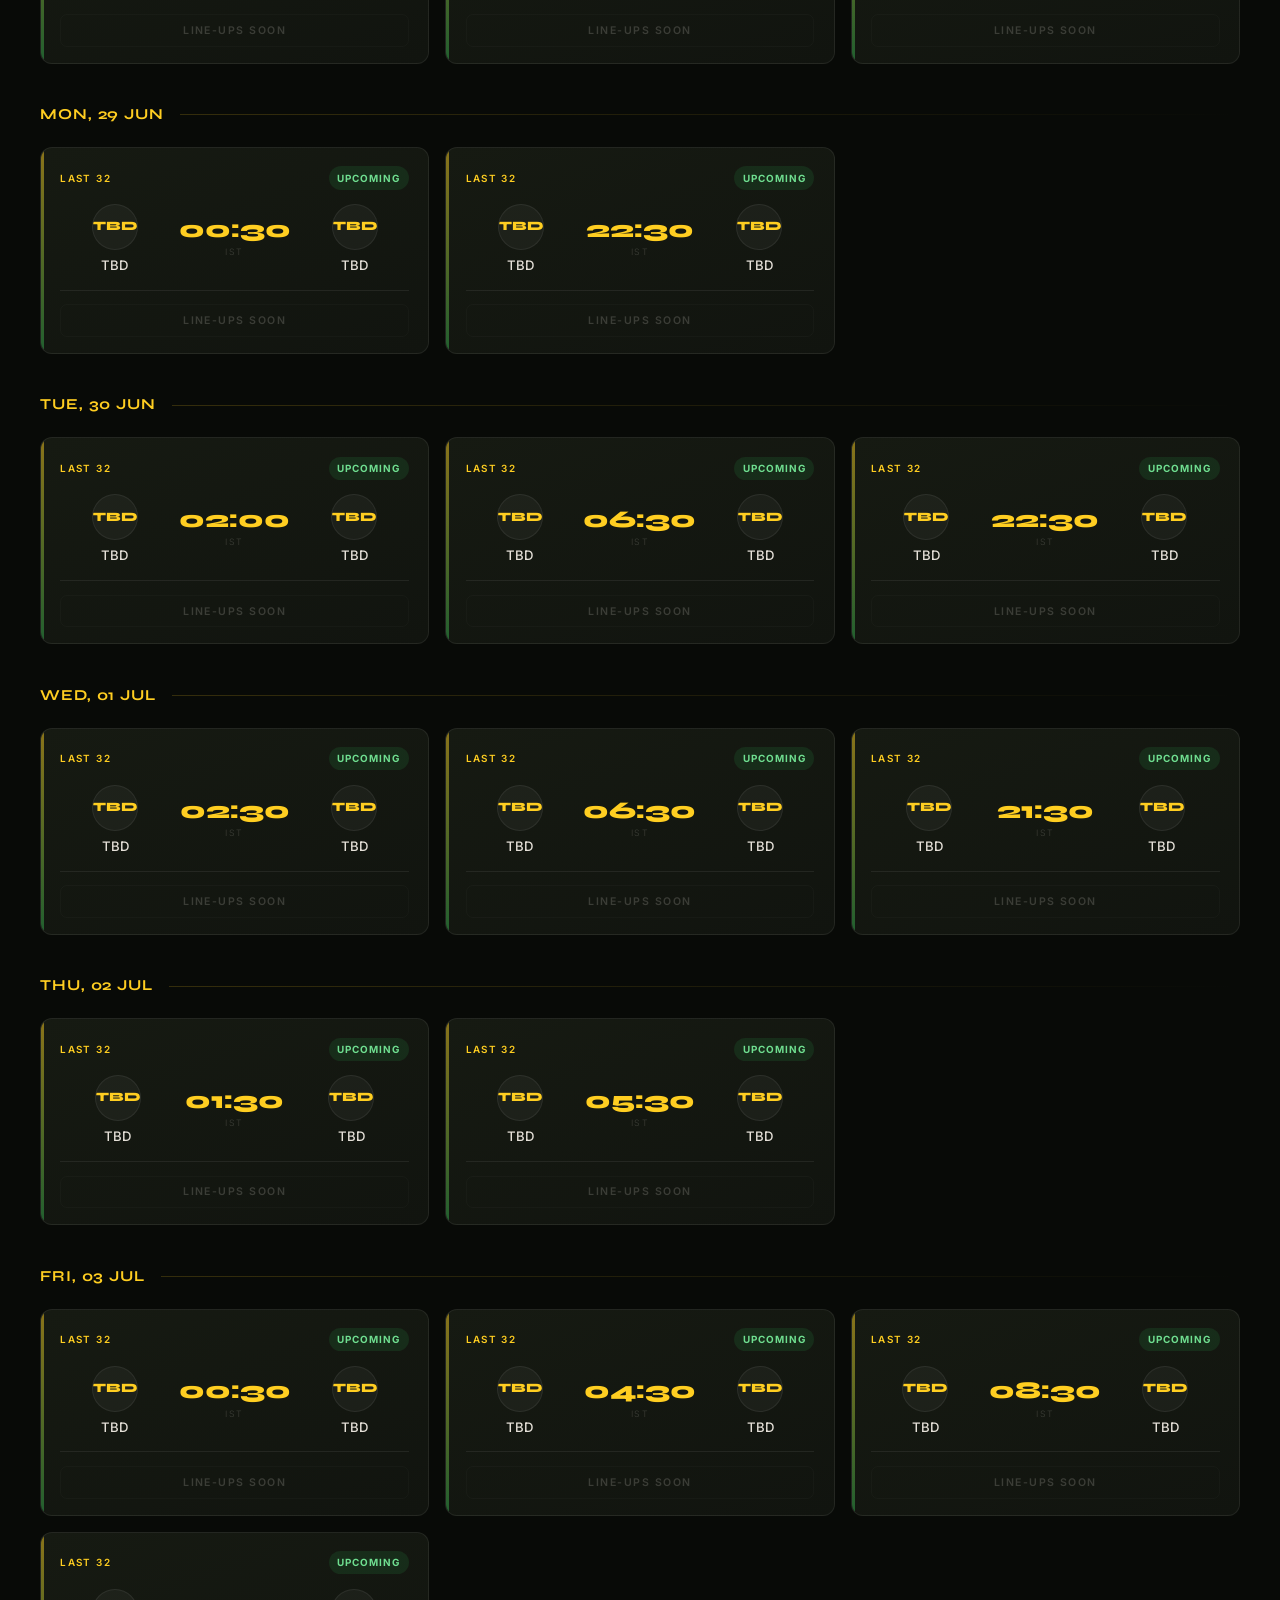
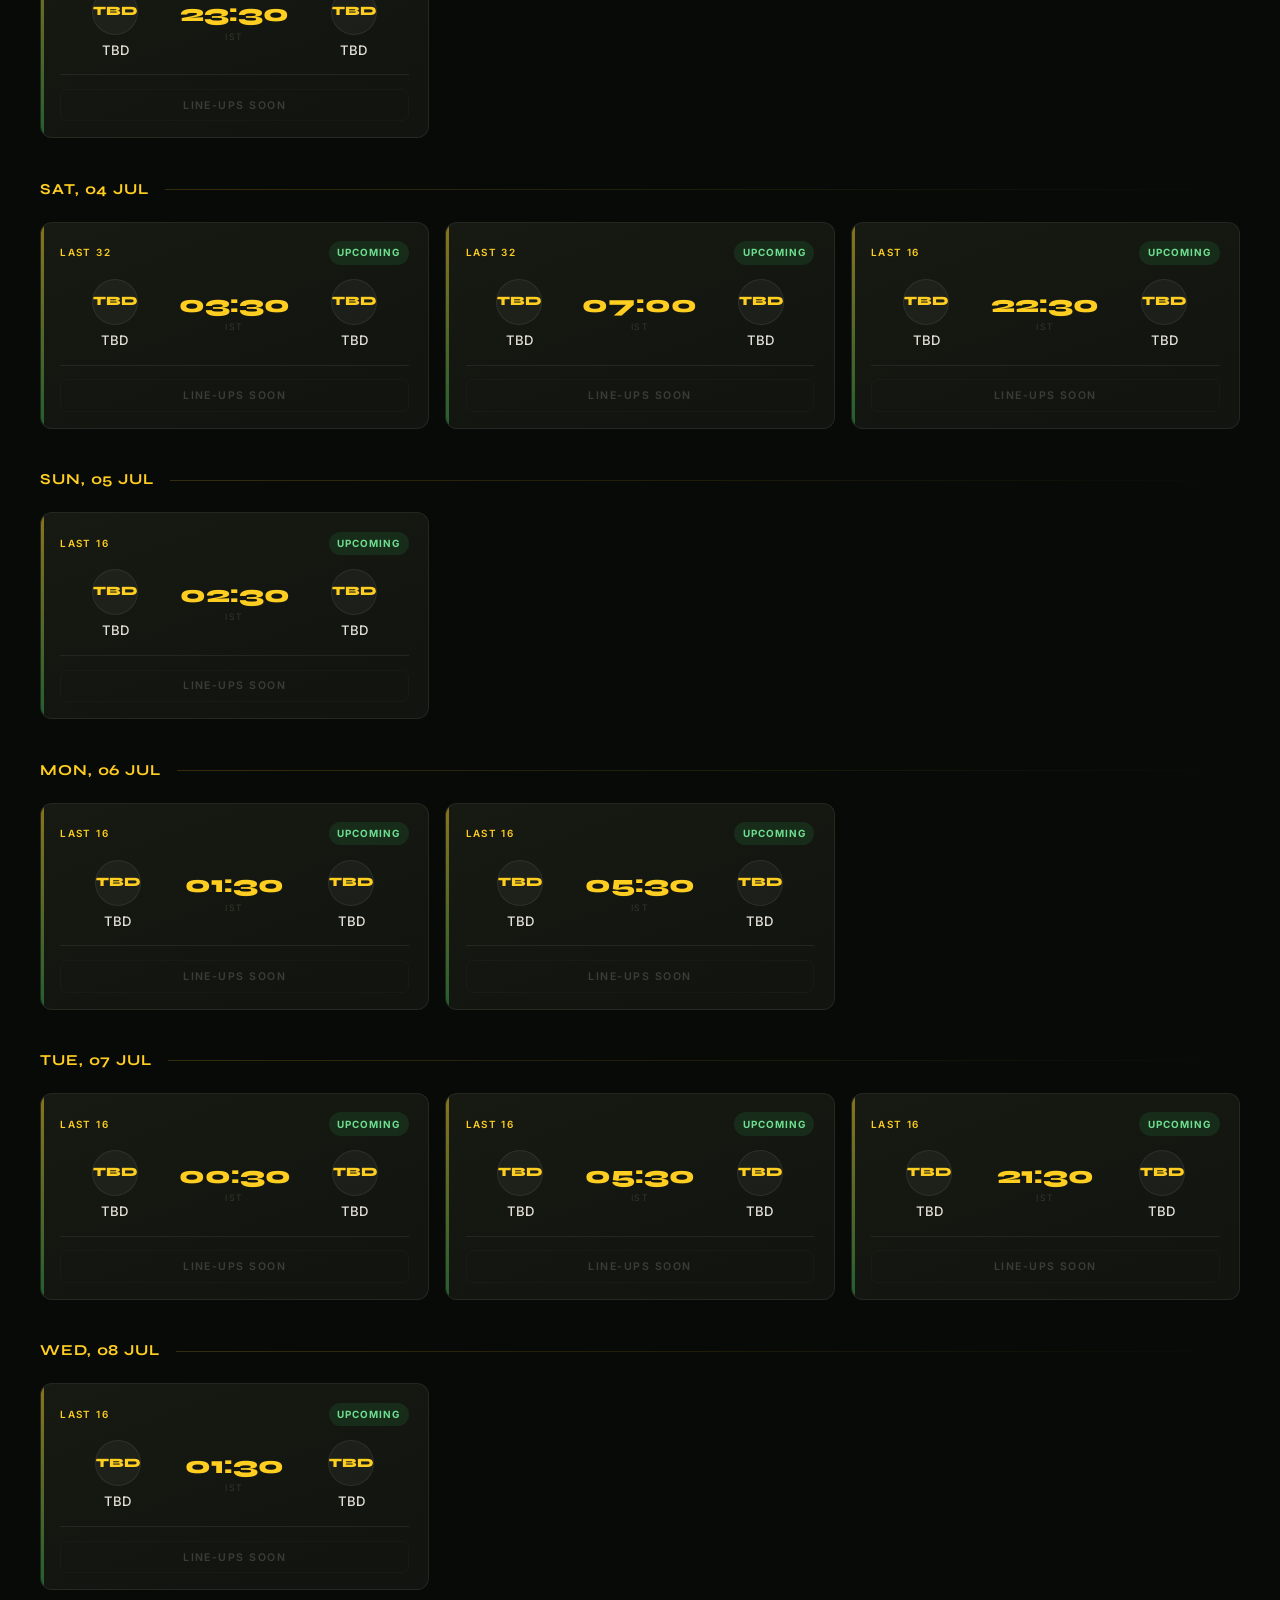
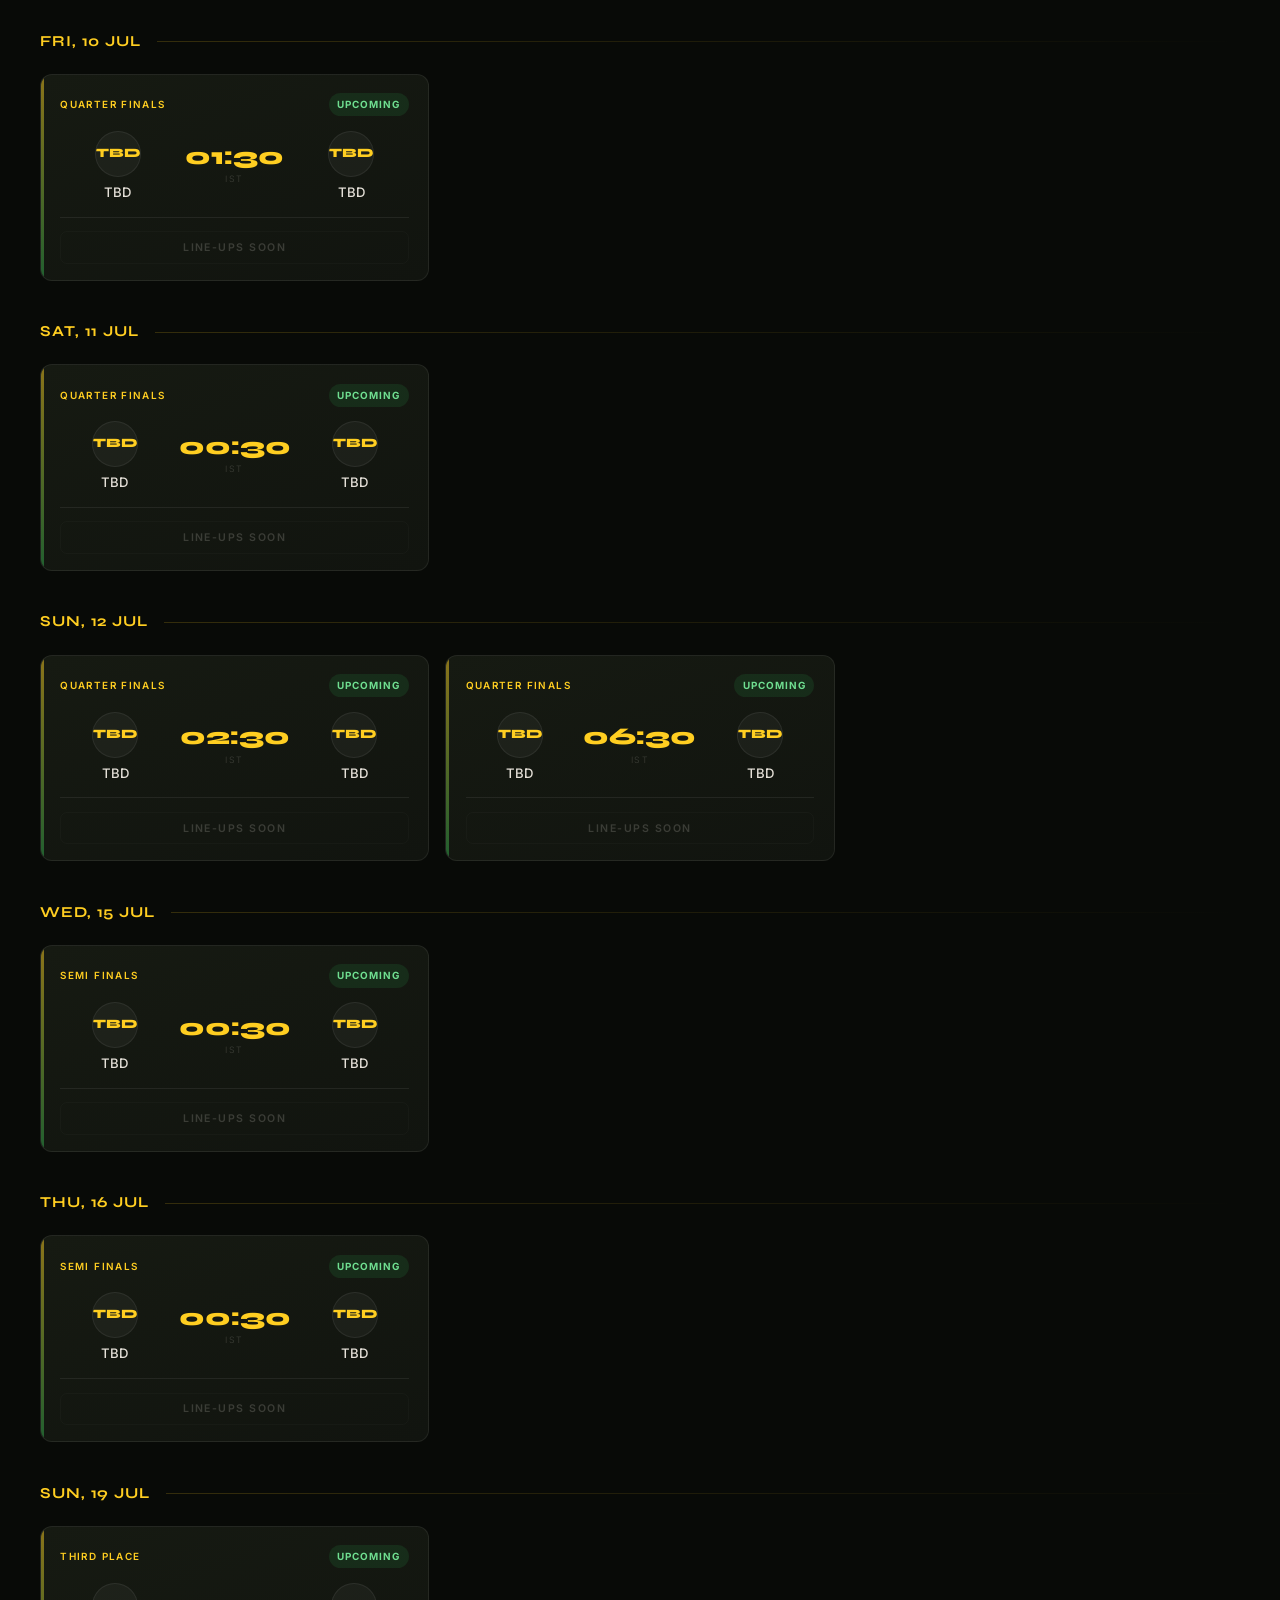
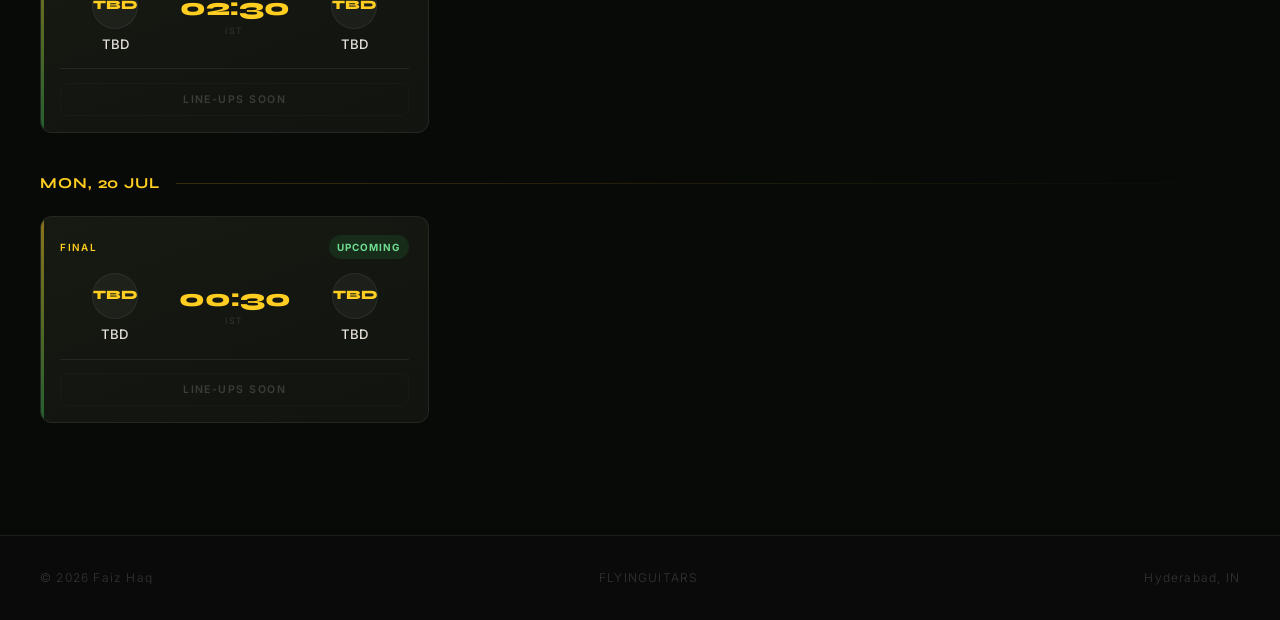
==== commit 578e7213: "Add one-click Wavin' Flag (K'naan) background playback on the World Cup page - Floating gold music t" ====
--- a/worldcup.html
+++ b/worldcup.html
@@ -93,6 +93,100 @@
         <span>Hyderabad, IN</span>
     </footer>
 
+    <button id="wcMusicBtn" class="wc-music-btn" type="button"
+            aria-label="Play Wavin' Flag by K'naan" aria-pressed="false" title="Wavin' Flag — K'naan">
+        <span class="wc-music-disc"><span class="wc-music-icon" id="wcMusicIcon">&#9654;</span></span>
+        <span class="wc-music-label" id="wcMusicLabel">Play <strong>Wavin'&nbsp;Flag</strong></span>
+    </button>
+    <div id="wcYTWrap" aria-hidden="true" style="position:fixed; left:-9999px; top:0; width:240px; height:135px; pointer-events:none;">
+        <div id="wcYT"></div>
+    </div>
+
     <script src="wc.js"></script>
+    <script>
+    /* ——— Wavin' Flag (K'naan) background player via YouTube IFrame API ——— */
+    (function () {
+        var VIDEO_ID = 'WTJSt4wP2ME'; // K'NAAN — Wavin' Flag (Coca-Cola Celebration Mix)
+        var WATCH_URL = 'https://www.youtube.com/watch?v=' + VIDEO_ID;
+        var btn = document.getElementById('wcMusicBtn');
+        var icon = document.getElementById('wcMusicIcon');
+        var label = document.getElementById('wcMusicLabel');
+        if (!btn) return;
+
+        var player = null;
+        var apiLoading = false;
+        var ready = false;
+
+        var PLAY = '\u25B6';   // ▶
+        var PAUSE = '\u2759\u2759'; // ❙❙-ish (two bars)
+
+        function setState(s) {
+            btn.classList.remove('loading', 'playing');
+            if (s === 'loading') {
+                btn.classList.add('loading');
+                icon.innerHTML = '&#8226;';
+                label.innerHTML = 'Loading&hellip;';
+                btn.setAttribute('aria-pressed', 'false');
+            } else if (s === 'playing') {
+                btn.classList.add('playing');
+                icon.textContent = PAUSE;
+                label.innerHTML = 'Now playing &middot; <strong>Wavin\u2019 Flag</strong>';
+                btn.setAttribute('aria-pressed', 'true');
+            } else { // paused / idle
+                icon.textContent = PLAY;
+                label.innerHTML = 'Play <strong>Wavin\u2019 Flag</strong>';
+                btn.setAttribute('aria-pressed', 'false');
+            }
+        }
+
+        function loadApi() {
+            if (apiLoading) return;
+            apiLoading = true;
+            var prev = window.onYouTubeIframeAPIReady;
+            window.onYouTubeIframeAPIReady = function () {
+                if (typeof prev === 'function') { try { prev(); } catch (e) {} }
+                createPlayer();
+            };
+            var tag = document.createElement('script');
+            tag.src = 'https://www.youtube.com/iframe_api';
+            document.head.appendChild(tag);
+        }
+
+        function createPlayer() {
+            player = new YT.Player('wcYT', {
+                videoId: VIDEO_ID,
+                width: '240', height: '135',
+                playerVars: { autoplay: 1, playsinline: 1, rel: 0, modestbranding: 1 },
+                events: {
+                    onReady: function (e) { ready = true; e.target.playVideo(); },
+                    onStateChange: function (e) {
+                        if (e.data === YT.PlayerState.PLAYING) setState('playing');
+                        else if (e.data === YT.PlayerState.PAUSED) setState('paused');
+                        else if (e.data === YT.PlayerState.ENDED) setState('paused');
+                    },
+                    onError: function () {
+                        // embedding blocked or unavailable — fall back to opening YouTube
+                        setState('paused');
+                        label.innerHTML = 'Opens on <strong>YouTube</strong>';
+                        btn.onclick = function () { window.open(WATCH_URL, '_blank', 'noopener'); };
+                        window.open(WATCH_URL, '_blank', 'noopener');
+                    }
+                }
+            });
+        }
+
+        btn.addEventListener('click', function () {
+            if (!player) {
+                if (!window.YT || !window.YT.Player) { setState('loading'); loadApi(); }
+                else { setState('loading'); createPlayer(); }
+                return;
+            }
+            if (!ready) return;
+            var st = player.getPlayerState();
+            if (st === YT.PlayerState.PLAYING) player.pauseVideo();
+            else player.playVideo();
+        });
+    })();
+    </script>
 </body>
 </html>
--- a/wc.css
+++ b/wc.css
@@ -495,6 +495,37 @@
     z-index: 0;
 }
 .wc-poster > * { position: relative; z-index: 2; }
+.wc-poster-flag {
+    position: absolute;
+    top: 1.3rem; left: 50%;
+    transform: translateX(-50%);
+    z-index: 3;
+    display: inline-flex;
+    align-items: center;
+    gap: 0.5rem;
+    font-family: var(--font-body);
+    font-size: 0.62rem;
+    font-weight: 700;
+    letter-spacing: 0.2em;
+    text-transform: uppercase;
+    color: var(--wc-ink);
+    background: linear-gradient(120deg, var(--wc-gold), var(--wc-gold-deep));
+    padding: 0.4rem 1.1rem;
+    border-radius: 100px;
+    white-space: nowrap;
+    box-shadow: 0 8px 24px -10px rgba(255, 206, 33, 0.6);
+}
+.wc-poster-flag.is-live {
+    color: #fff;
+    background: linear-gradient(120deg, var(--wc-red), #b81d1d);
+    box-shadow: 0 8px 24px -10px rgba(226, 54, 54, 0.7);
+}
+.wc-poster-flag.is-live::before {
+    content: '';
+    width: 7px; height: 7px; border-radius: 50%;
+    background: #fff;
+    animation: wcPulse 1.2s infinite;
+}
 .wc-poster:hover {
     transform: translateY(-5px);
     border-color: rgba(255, 206, 33, 0.4);
@@ -561,6 +592,72 @@
     transform: rotate(45deg);
 }
 
+/* ===========================================================================
+   WAVIN' FLAG — floating music toggle (YouTube background audio)
+   =========================================================================== */
+.wc-music-btn {
+    --wc-gold: #ffce21;
+    --wc-gold-deep: #f5a300;
+    --wc-ink: #0b1a10;
+    position: fixed;
+    bottom: 1.4rem; right: 1.4rem;
+    z-index: 400;
+    display: inline-flex;
+    align-items: center;
+    gap: 0.7rem;
+    padding: 0.4rem 1rem 0.4rem 0.4rem;
+    border: none;
+    border-radius: 100px;
+    cursor: pointer;
+    background: rgba(11, 14, 9, 0.82);
+    backdrop-filter: blur(10px);
+    -webkit-backdrop-filter: blur(10px);
+    box-shadow: 0 12px 34px -14px rgba(0, 0, 0, 0.8), 0 0 0 1px rgba(255, 206, 33, 0.25);
+    transition: box-shadow 0.4s, transform 0.4s var(--ease);
+}
+.wc-music-btn:hover { transform: translateY(-2px); box-shadow: 0 16px 40px -14px rgba(255, 206, 33, 0.4), 0 0 0 1px rgba(255, 206, 33, 0.5); }
+
+.wc-music-disc {
+    position: relative;
+    width: 40px; height: 40px;
+    border-radius: 50%;
+    flex-shrink: 0;
+    background:
+        radial-gradient(circle at 50% 50%, var(--wc-gold-deep) 0 18%, transparent 19%),
+        repeating-radial-gradient(circle at 50% 50%, #1a1a1a 0 2px, #2a2a2a 2px 4px),
+        #111;
+    display: flex; align-items: center; justify-content: center;
+    box-shadow: inset 0 0 0 2px rgba(255, 206, 33, 0.4);
+}
+.wc-music-btn.playing .wc-music-disc { animation: wcSpin 3.2s linear infinite; }
+@keyframes wcSpin { to { transform: rotate(360deg); } }
+.wc-music-icon {
+    position: relative; z-index: 2;
+    font-size: 0.8rem; line-height: 1;
+    color: var(--wc-gold);
+}
+.wc-music-btn.playing .wc-music-icon,
+.wc-music-btn.loading .wc-music-icon { color: #fff; }
+.wc-music-btn.loading .wc-music-disc {
+    animation: wcSpin 0.9s linear infinite;
+    box-shadow: inset 0 0 0 2px rgba(255, 255, 255, 0.5);
+}
+
+.wc-music-label {
+    font-family: var(--font-body);
+    font-size: 0.72rem;
+    font-weight: 500;
+    letter-spacing: 0.04em;
+    color: var(--text);
+    white-space: nowrap;
+}
+.wc-music-label strong { color: var(--wc-gold); font-weight: 700; }
+
+@media (max-width: 520px) {
+    .wc-music-label { display: none; }
+    .wc-music-btn { padding: 0.4rem; }
+}
+
 /* ——— responsive ——— */
 @media (max-width: 768px) {
     .wc { padding: 5rem 1.2rem; }
@@ -570,6 +667,6 @@
     .wc-player { width: 50px; }
     .wc-player-name { font-size: 0.55rem; max-width: 52px; }
     .wc-home { padding: 5rem 1.5rem; }
-    .wc-poster { padding: 2.4rem 1.3rem 2rem; }
+    .wc-poster { padding: 3.2rem 1.3rem 2rem; }
     .wc-poster-stats { gap: 1.6rem; }
 }
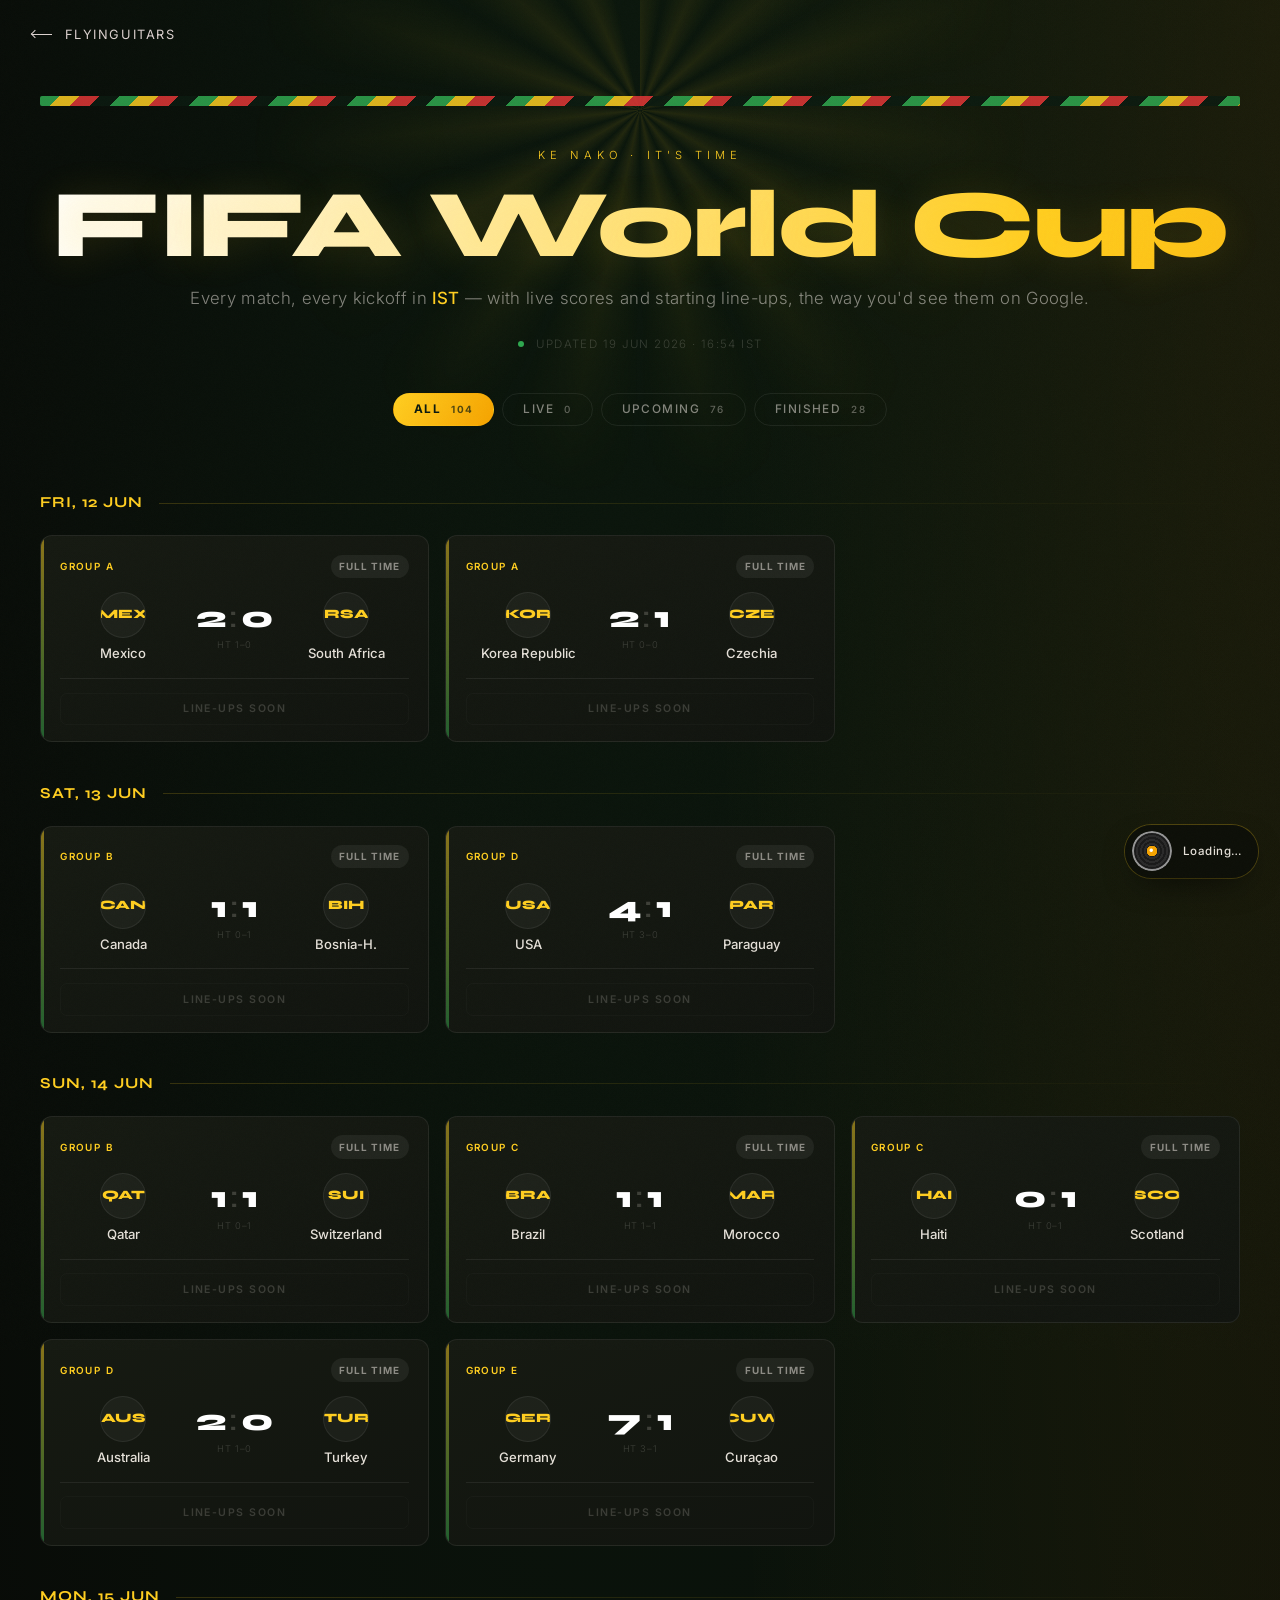
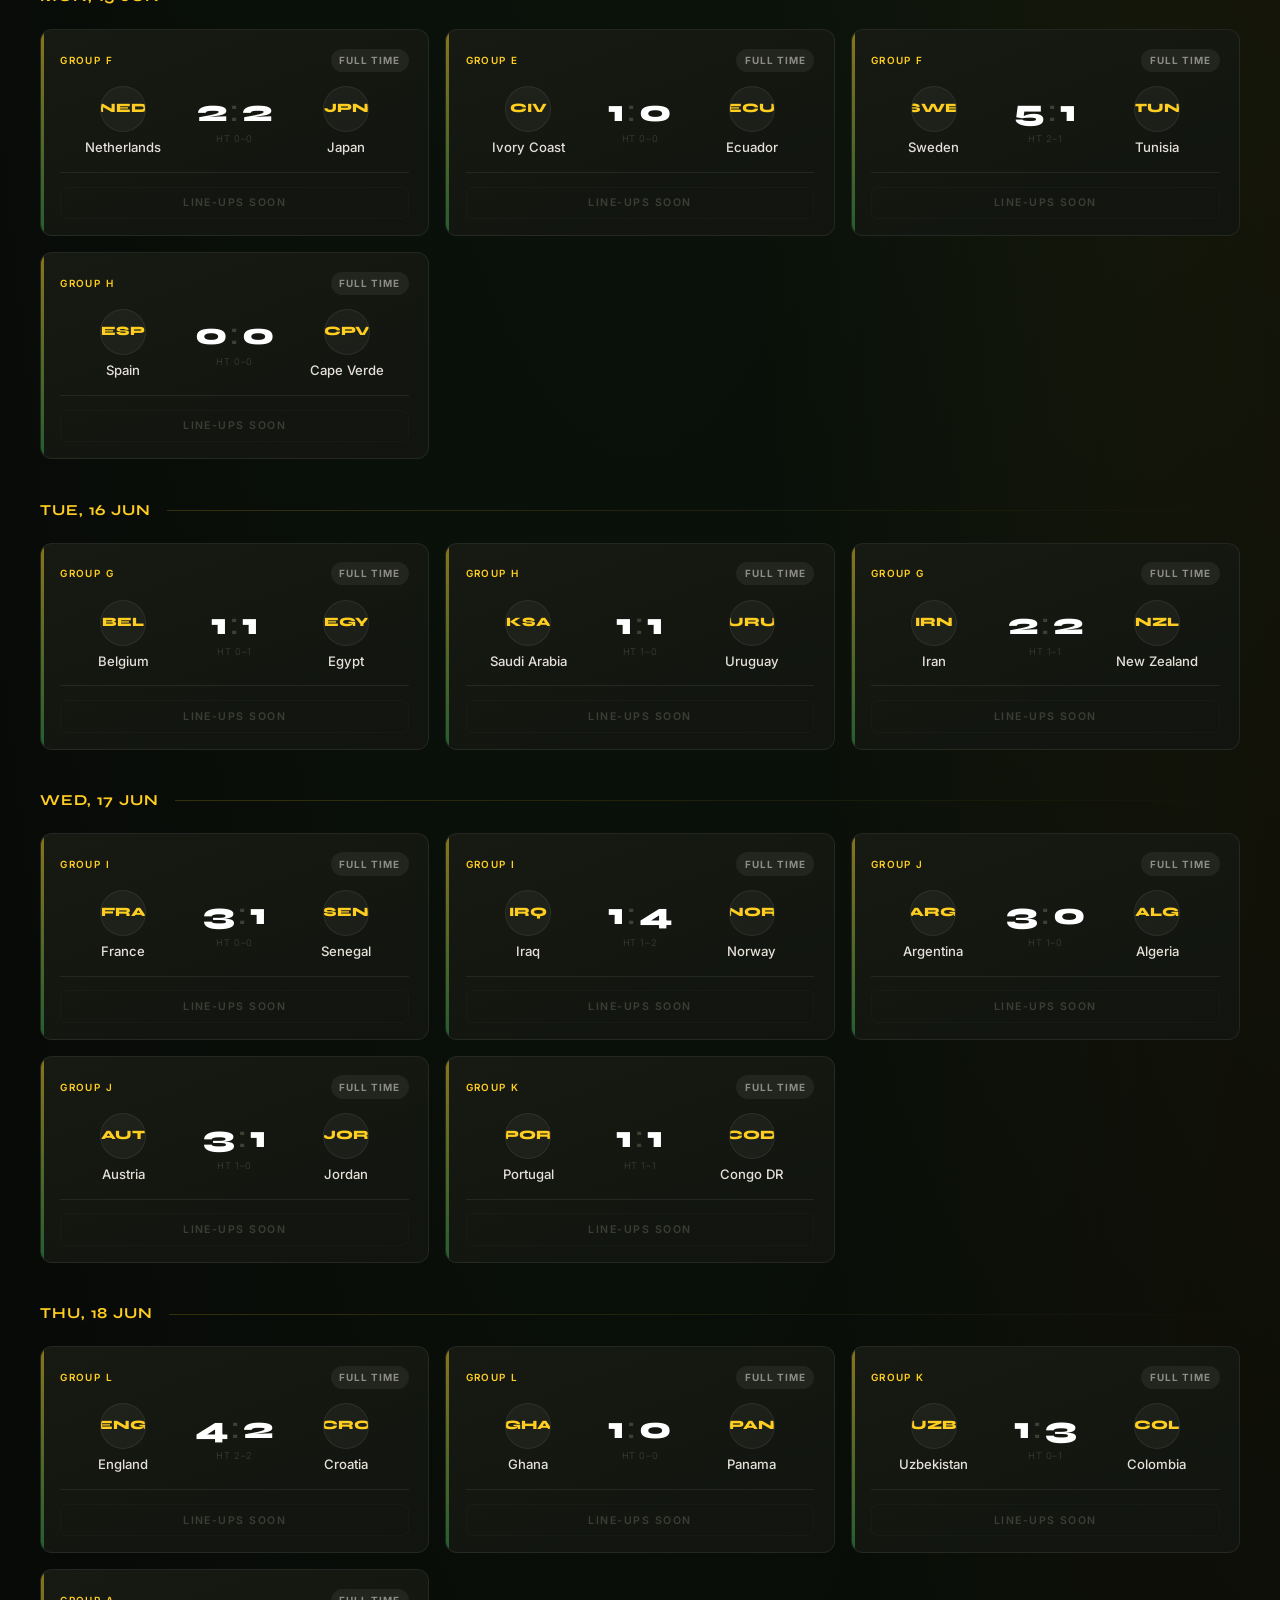
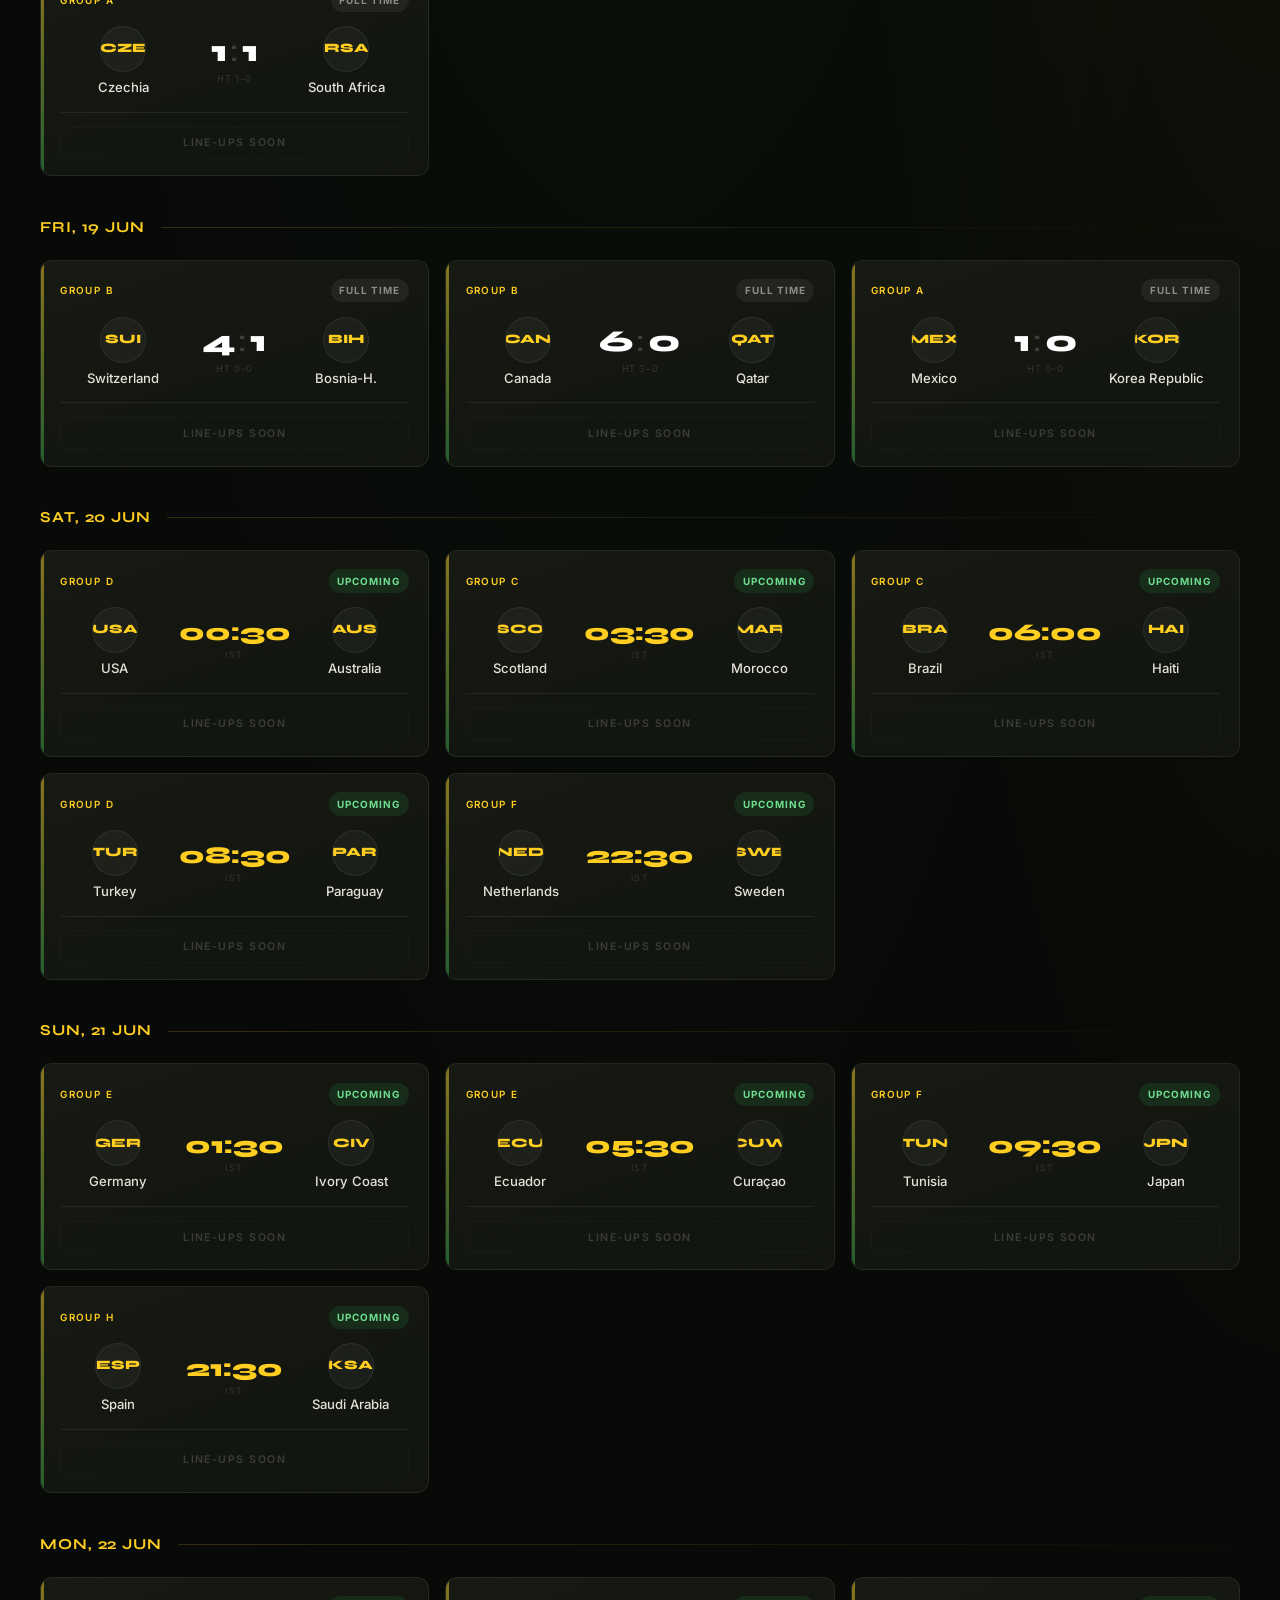
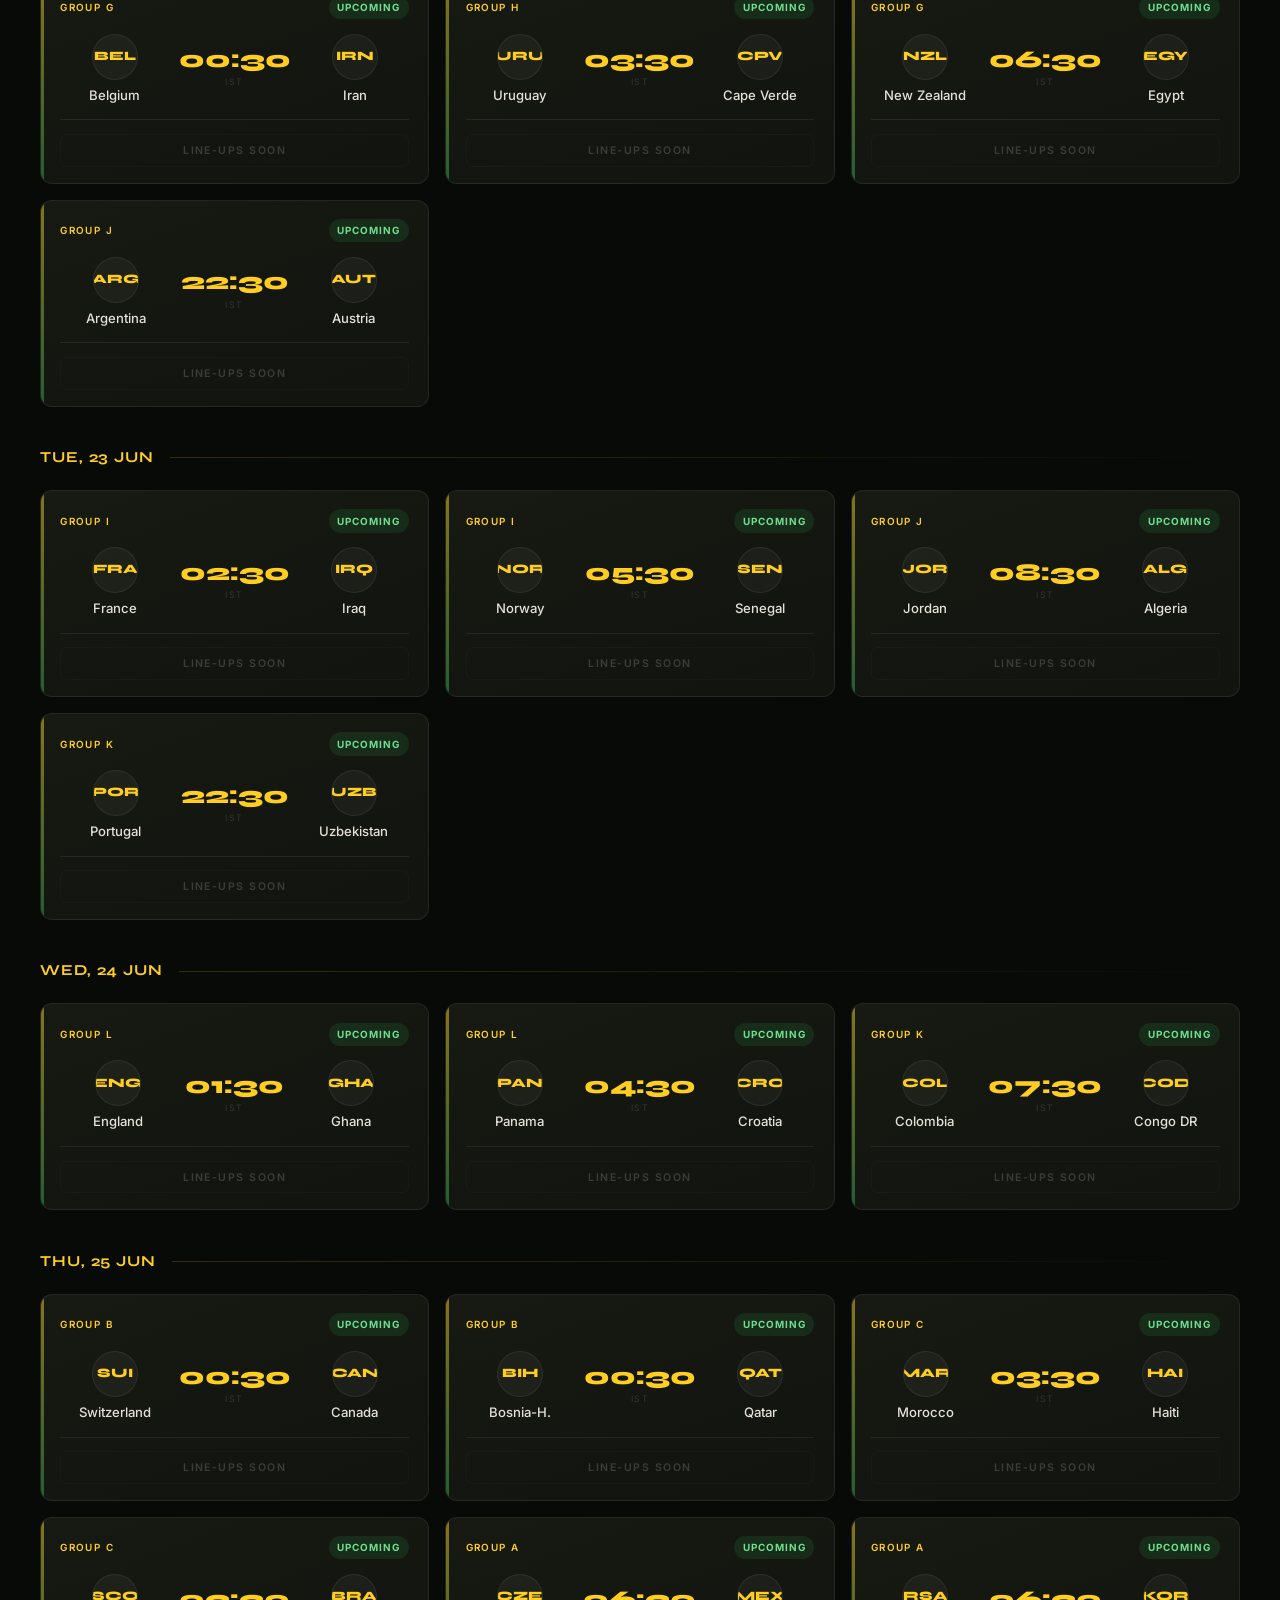
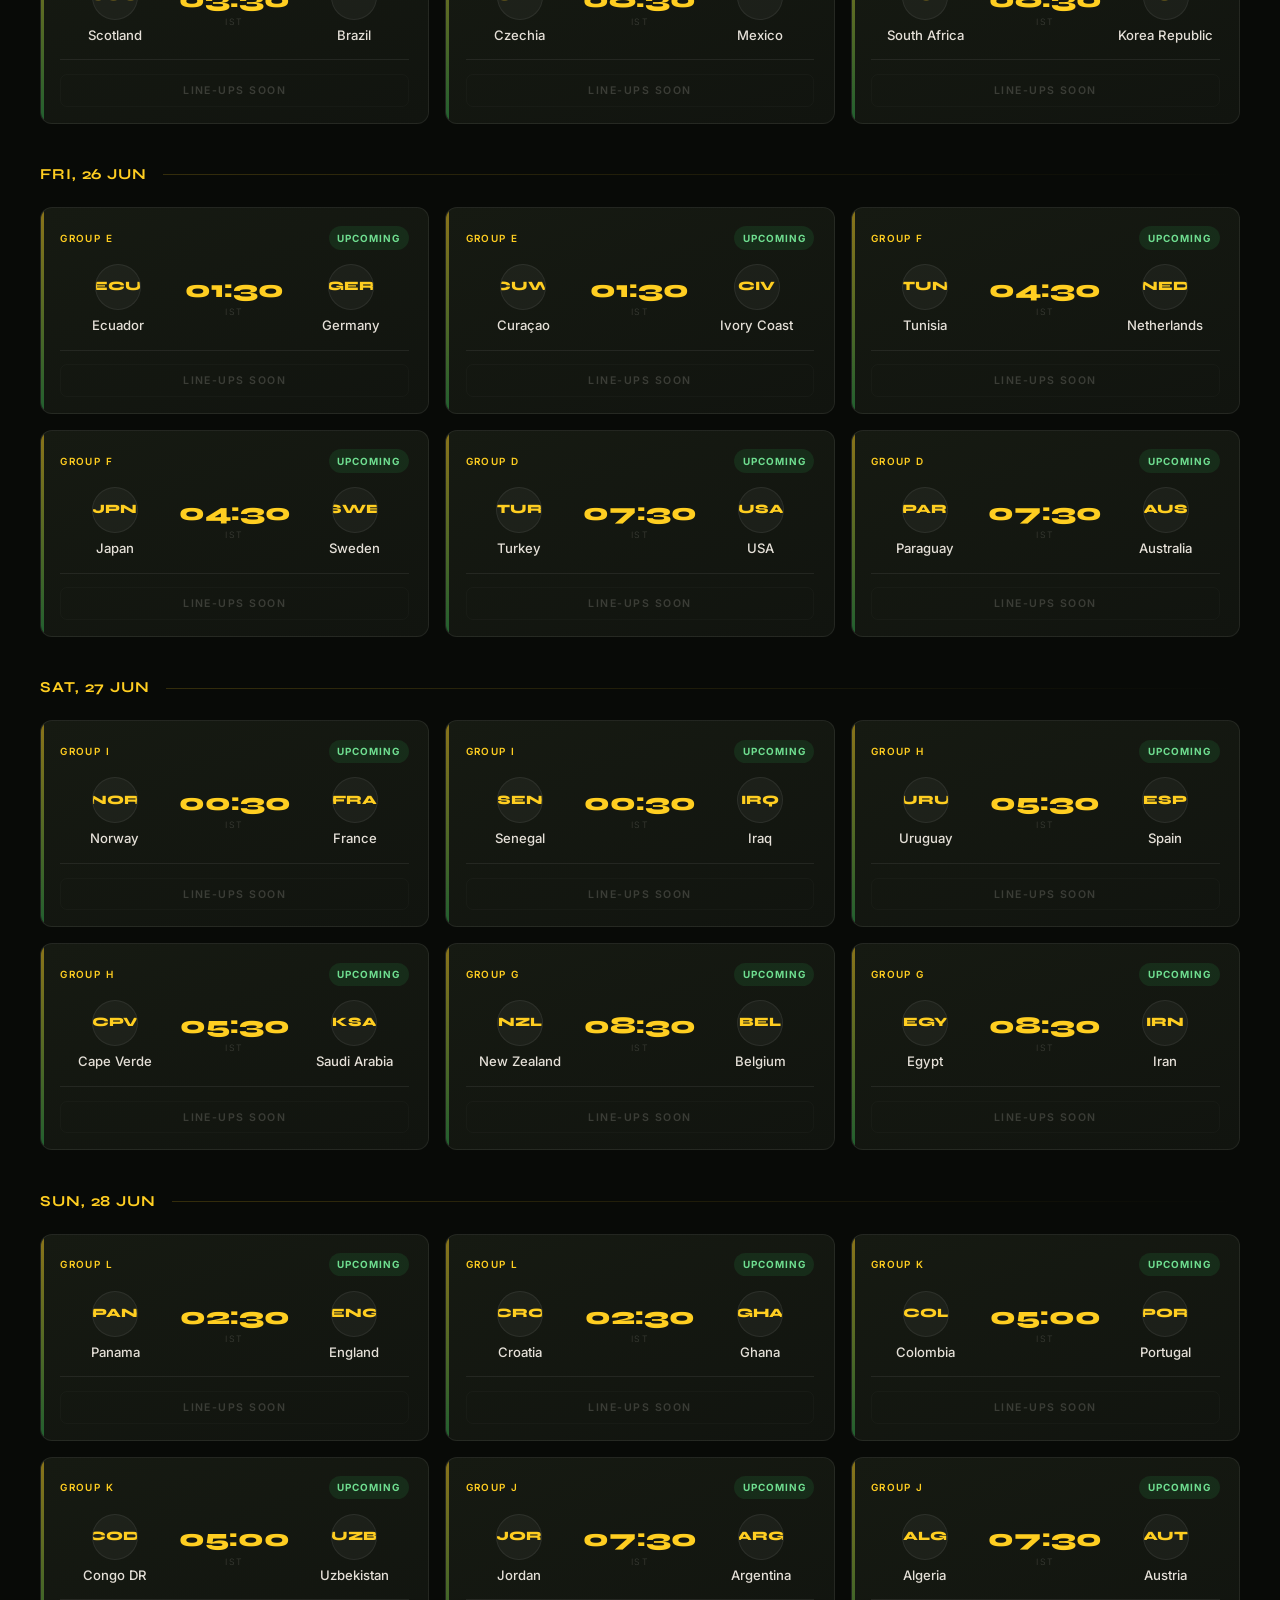
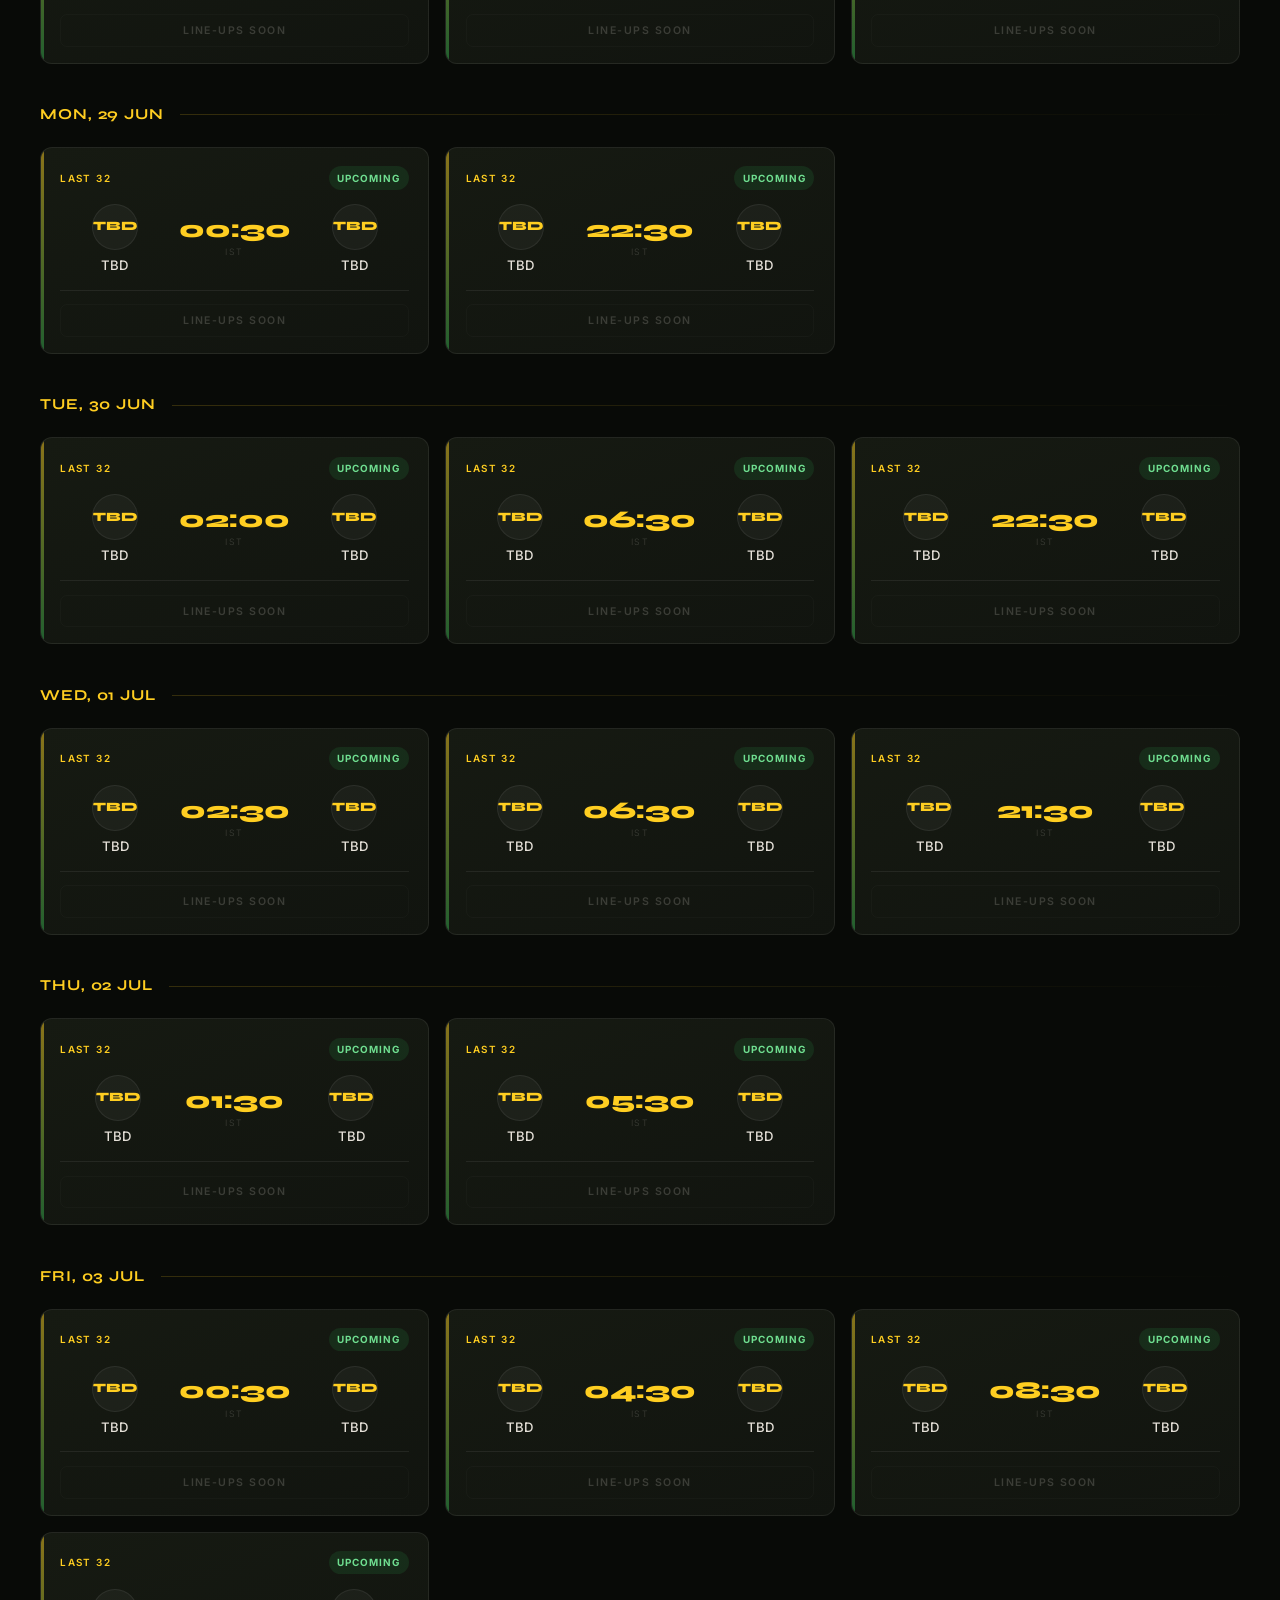
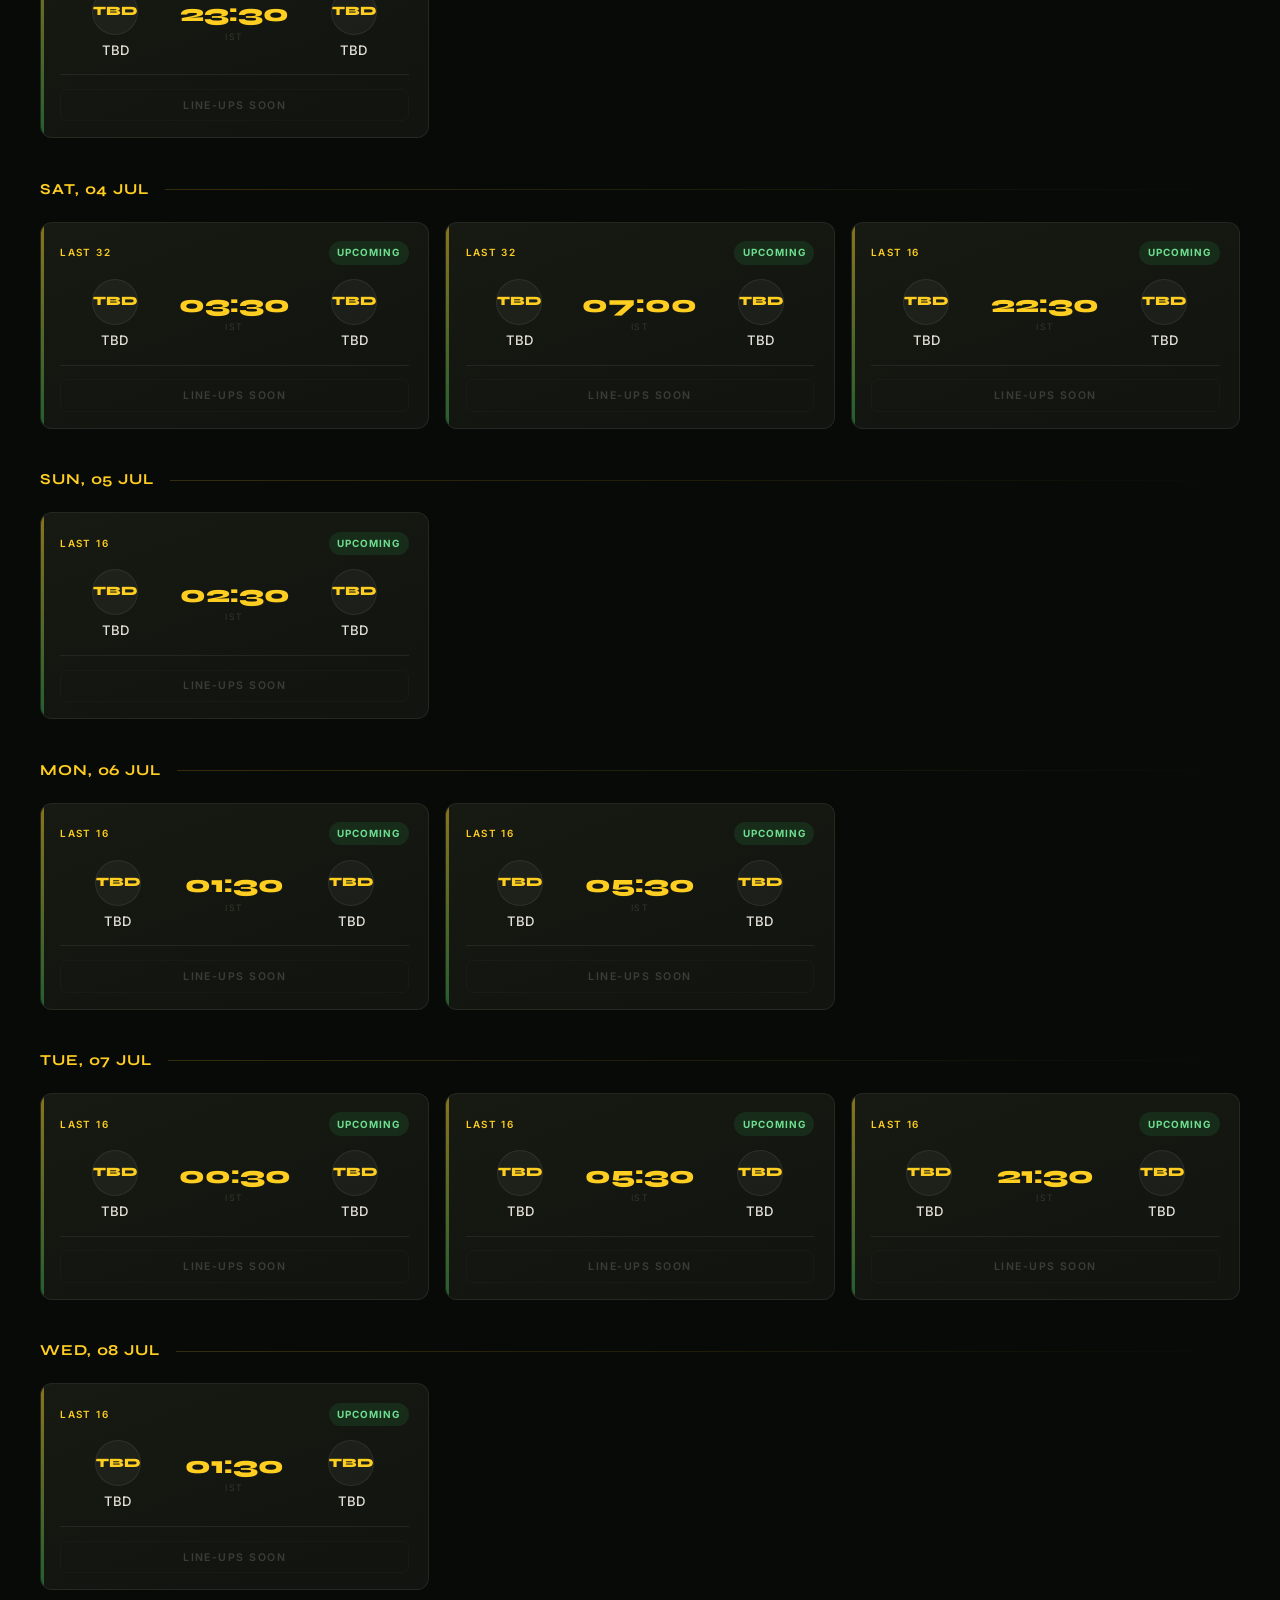
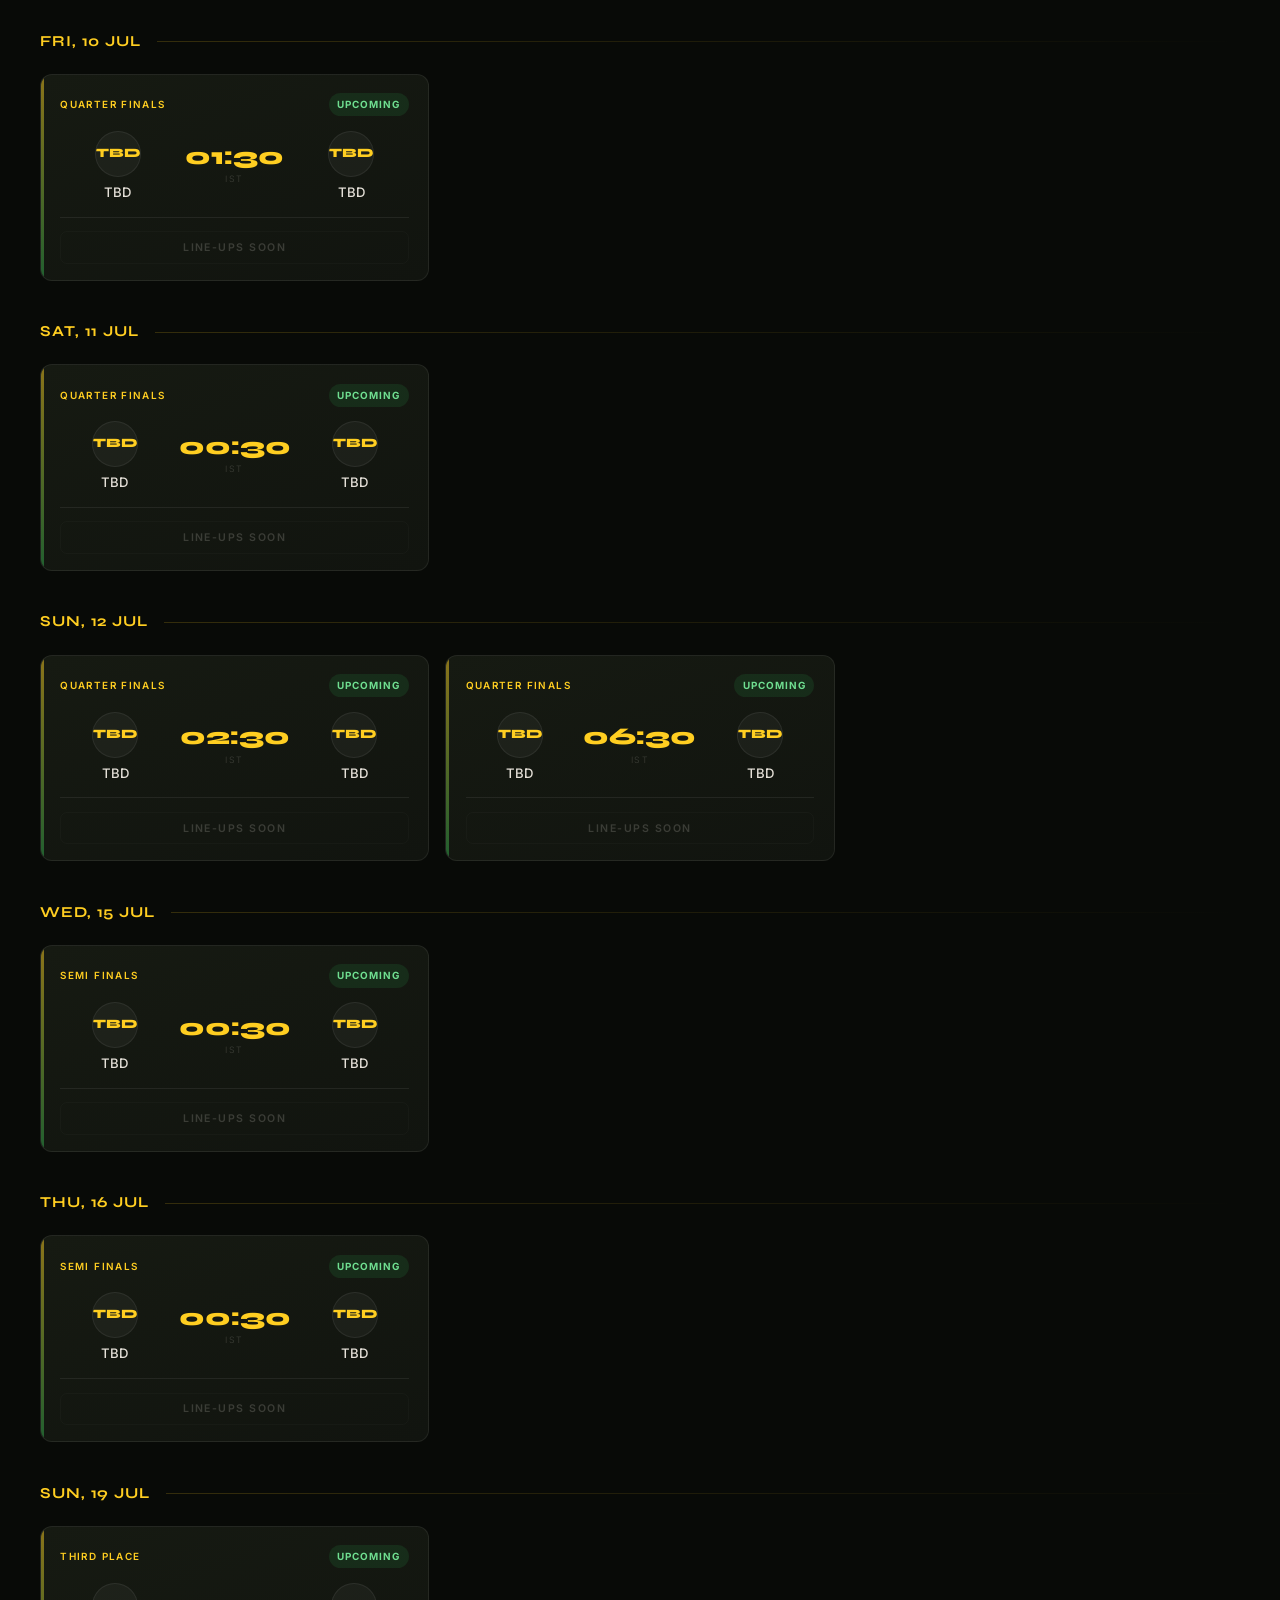
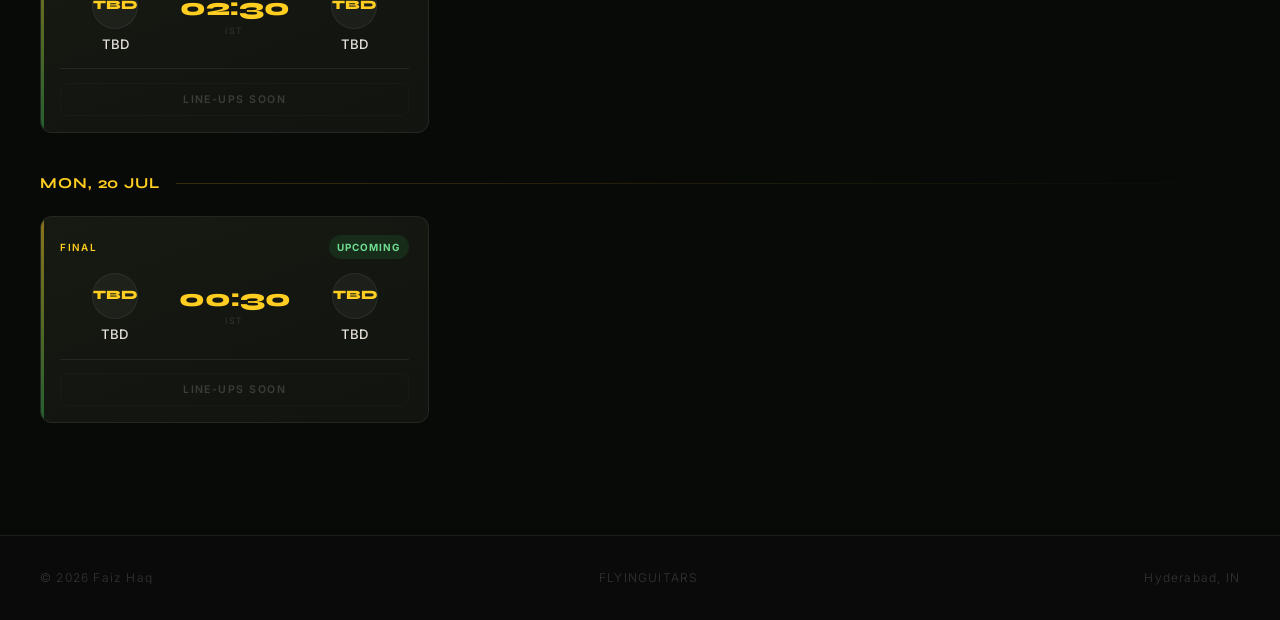
==== commit 7a712708: "Auto-play Wavin' Flag from 0:12 and open Google match page on card click - World Cup page now auto-s" ====
--- a/worldcup.html
+++ b/worldcup.html
@@ -156,7 +156,7 @@
             player = new YT.Player('wcYT', {
                 videoId: VIDEO_ID,
                 width: '240', height: '135',
-                playerVars: { autoplay: 1, playsinline: 1, rel: 0, modestbranding: 1 },
+                playerVars: { autoplay: 1, playsinline: 1, rel: 0, modestbranding: 1, start: 12 },
                 events: {
                     onReady: function (e) { ready = true; e.target.playVideo(); },
                     onStateChange: function (e) {
@@ -186,6 +186,12 @@
             if (st === YT.PlayerState.PLAYING) player.pauseVideo();
             else player.playVideo();
         });
+
+        // Auto-start playback from 0:12 as soon as the page opens. Some browsers
+        // block autoplay with sound until the user interacts — if that happens the
+        // button stays available so the user can start/pause manually.
+        setState('loading');
+        loadApi();
     })();
     </script>
 </body>
--- a/wc.css
+++ b/wc.css
@@ -199,6 +199,7 @@
     border-radius: 12px;
     padding: 1.15rem 1.2rem 1rem;
     overflow: hidden;
+    cursor: pointer;
     transition: transform 0.4s var(--ease), border-color 0.4s, box-shadow 0.4s;
 }
 .wc-card::before {  /* gold left spine */
